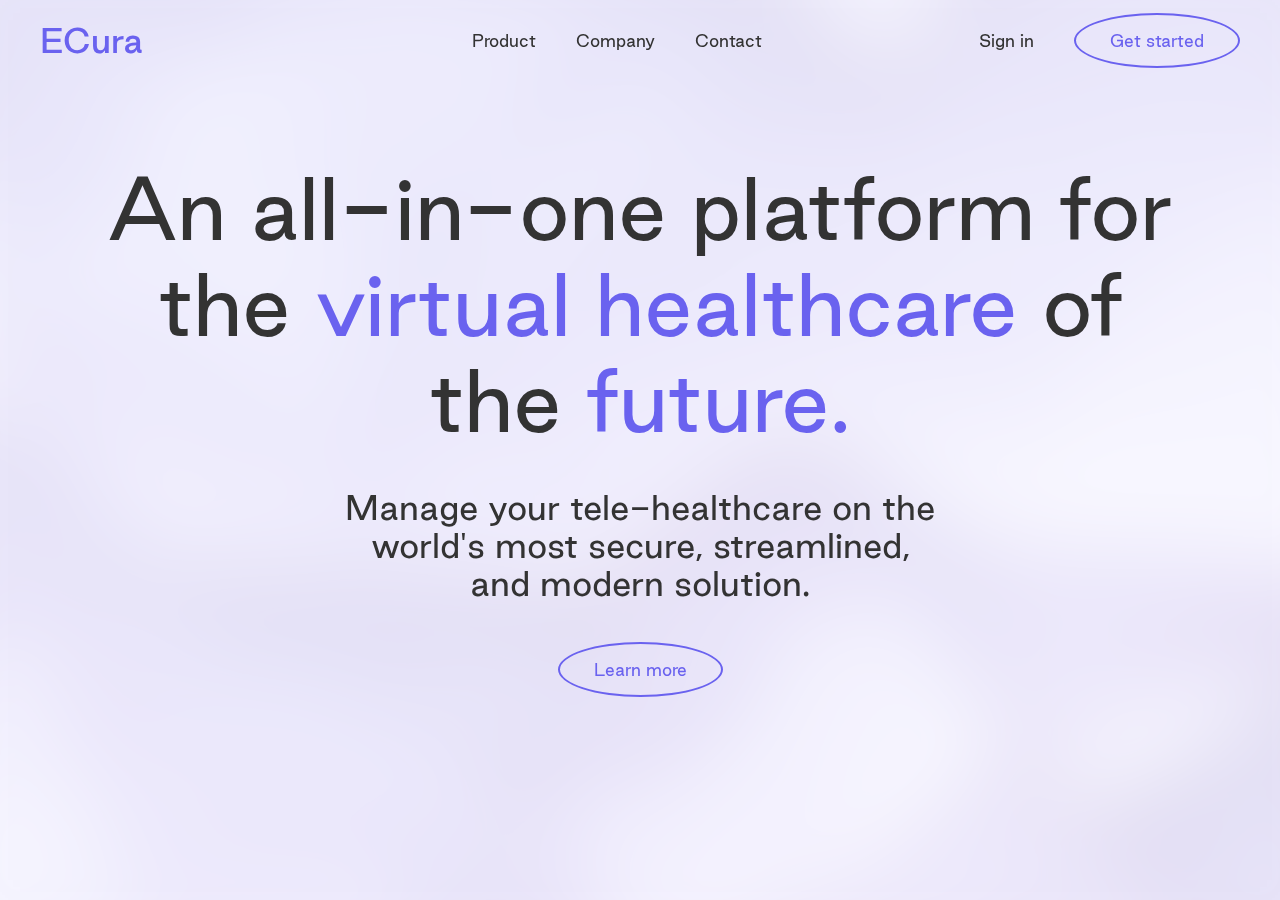
==== index.html @ 4b6ae808 "Reorganize menu" ====
<!DOCTYPE html>
<html lang="en">
<head>
    <meta charset="UTF-8">
    <meta name="viewport" content="width=device-width, initial-scale=1.0">
    <title>ECura — Tele-Healthcare of the Future</title>
    <link rel="stylesheet" href="fonts/fonts.css">
    <link rel="stylesheet" href="css/styles.css">
    <script src="https://code.jquery.com/jquery-1.12.4.min.js"></script>
</head>
<body>

    <div id="components"></div>
    <div class="cover"></div>

    <div class="home">
        <div class="scroll content">

            <div class="hero">
                <div class="text">
                    <h1>An all-in-one platform for the <b>virtual healthcare</b> of the <b>future.</b></h1>
                    <h3>Manage your tele-healthcare on the world's most secure, streamlined, and modern solution.</h3>
                    <a href="/" class="button">Learn more</a>
                </div>
            </div>

            <div class="section center-column">
            </div>
                
        </div>
    </div>

    <div class="bg"></div>

    <script src="js/script.js"></script>
</body>
</html>
---- fonts/fonts.css ----
@font-face{font-family:"Good Sans";src:url(GoodSans-Light.woff);font-weight:300;font-style:normal}@font-face{font-family:"Good Sans";src:url(GoodSans-Regular.woff);font-weight:400;font-style:normal}@font-face{font-family:"Good Sans";src:url(GoodSans-Medium.woff);font-weight:500;font-style:normal}@font-face{font-family:"Good Sans";src:url(GoodSans-Bold.woff);font-weight:700;font-style:normal}@font-face{font-family:"Good Sans";src:url(GoodSans-Black.woff);font-weight:800;font-style:normal}@font-face{font-family:'Neue World';src:url("https://assets.website-files.com/5f5f991f8f95b8eeba2b1266/5f5f9a46e37d8abf1e579e9d_NeueWorld-Regular.woff2") format("woff2");font-weight:400;font-style:normal;font-display:swap}@font-face{font-family:'Maelstrom Sans';src:url("https://assets.website-files.com/5f5f991f8f95b8eeba2b1266/5f5f9a4624c868ed3c276035_MaelstromSansTest-Bold.woff2") format("woff2");font-weight:700;font-style:normal;font-display:swap}@font-face{font-family:'Untitled Sans';src:url("https://assets.website-files.com/5f5f991f8f95b8eeba2b1266/5f8800bd90080141f7f34b89_UntitledSans-Regular.woff2") format("woff2");font-weight:400;font-style:normal;font-display:swap}
---- css/styles.css ----
* {
  font-family: "Good Sans";
  margin: 0;
  padding: 0;
  color: #333;
  font-weight: 400;
}

* a {
  text-decoration: none;
}

*::-webkit-scrollbar {
  display: none;
}

html {
  overflow: hidden;
  font-size: 16px;
}

body {
  overflow: hidden;
}

p, a {
  font-size: 1em;
}

h4 {
  font-size: 1.5em;
}

h3 {
  font-size: 2em;
}

h2 {
  font-size: 4em;
}

h1 {
  font-size: 5em;
}

.button {
  border: 2px solid #6A62EF;
  color: #6A62EF;
  border-radius: 100%;
  padding: 16px 34px;
  -webkit-transition: color .3s, background-color .3s;
  transition: color .3s, background-color .3s;
}

.button:hover {
  color: #fff;
  background-color: #6A62EF;
}

.loader {
  position: fixed;
  top: 0;
  left: 0;
  display: -webkit-box;
  display: -ms-flexbox;
  display: flex;
  -webkit-box-orient: horizontal;
  -webkit-box-direction: normal;
      -ms-flex-direction: row;
          flex-direction: row;
  -webkit-box-pack: center;
      -ms-flex-pack: center;
          justify-content: center;
  -webkit-box-align: center;
      -ms-flex-align: center;
          align-items: center;
  background: #6A62EF;
  height: 100%;
  width: 100%;
  z-index: 20;
  -webkit-transition-duration: .5s;
          transition-duration: .5s;
  -webkit-transition-timing-function: ease;
          transition-timing-function: ease;
}

.loader p {
  color: white;
  font-size: 3.5em;
  -webkit-transition-duration: .3s;
          transition-duration: .3s;
  opacity: 0;
}

.loader .c {
  -webkit-transition-delay: .075s;
          transition-delay: .075s;
}

.loader .u {
  -webkit-transition-delay: .15s;
          transition-delay: .15s;
}

.loader .r {
  -webkit-transition-delay: .225s;
          transition-delay: .225s;
}

.loader .a {
  -webkit-transition-delay: .3s;
          transition-delay: .3s;
}

.cover {
  position: fixed;
  width: 100%;
  height: 100%;
  background: #6A62EF;
  top: 0;
  left: 0;
  z-index: 19;
  -webkit-transition-duration: 0;
          transition-duration: 0;
  -webkit-transition-timing-function: ease;
          transition-timing-function: ease;
}

.menu-bg-desktop {
  position: fixed;
  top: -80px;
  left: 0;
  z-index: 9;
  width: 100%;
  height: 80px;
  background-color: #fff;
  -webkit-transition: top .3s;
  transition: top .3s;
}

.menu-bg-mobile {
  position: fixed;
  top: -60px;
  left: 0;
  z-index: 9;
  width: 100%;
  height: 60px;
  background-color: #fff;
  -webkit-transition: top .3s;
  transition: top .3s;
  opacity: 0;
}

.nav-desktop {
  position: fixed;
  top: 0;
  left: 0;
  z-index: 10;
  width: 100%;
  height: 80px;
  display: -webkit-box;
  display: -ms-flexbox;
  display: flex;
  -webkit-box-orient: horizontal;
  -webkit-box-direction: normal;
      -ms-flex-direction: row;
          flex-direction: row;
  -webkit-box-pack: justify;
      -ms-flex-pack: justify;
          justify-content: space-between;
  -webkit-box-align: center;
      -ms-flex-align: center;
          align-items: center;
  -webkit-transition: background-color .3s;
  transition: background-color .3s;
}

.nav-desktop .logo-container {
  margin-left: 40px;
}

.nav-desktop .logo-container .logo {
  font-size: 2em;
  color: #6A62EF;
  font-weight: 500;
  -webkit-transition: color .3s;
  transition: color .3s;
}

.nav-desktop .logo-container .logo:hover {
  color: #6A62EF;
}

.nav-desktop .menu-container {
  display: -webkit-box;
  display: -ms-flexbox;
  display: flex;
  -webkit-box-orient: horizontal;
  -webkit-box-direction: normal;
      -ms-flex-direction: row;
          flex-direction: row;
  -webkit-box-pack: center;
      -ms-flex-pack: center;
          justify-content: center;
  -webkit-box-align: center;
      -ms-flex-align: center;
          align-items: center;
  gap: 40px;
  position: absolute;
  left: calc(50% - 336.84px / 2);
}

.nav-desktop .menu-container a {
  -webkit-transition-duration: .4s;
          transition-duration: .4s;
  border-bottom: 2px solid rgba(106, 98, 239, 0);
  padding: 4px 0 2px 0;
  text-align: center;
}

.nav-desktop .menu-container a:hover {
  color: #6A62EF;
  border-bottom: 2px solid rgba(106, 98, 239, 0.2);
}

.nav-desktop .menu-container .menu-item {
  display: -webkit-box;
  display: -ms-flexbox;
  display: flex;
  -webkit-box-orient: vertical;
  -webkit-box-direction: normal;
      -ms-flex-direction: column;
          flex-direction: column;
  -webkit-box-pack: start;
      -ms-flex-pack: start;
          justify-content: flex-start;
  -webkit-box-align: center;
      -ms-flex-align: center;
          align-items: center;
}

.nav-desktop .menu-container .menu-item .link {
  pointer-events: all;
}

.nav-desktop .menu-container .menu-item .submenu {
  opacity: 0;
  pointer-events: none;
  position: absolute;
  -webkit-transition-duration: .3s;
          transition-duration: .3s;
  margin-top: 27px;
  display: -webkit-box;
  display: -ms-flexbox;
  display: flex;
  -webkit-box-orient: vertical;
  -webkit-box-direction: normal;
      -ms-flex-direction: column;
          flex-direction: column;
  -webkit-box-pack: start;
      -ms-flex-pack: start;
          justify-content: flex-start;
  -webkit-box-align: center;
      -ms-flex-align: center;
          align-items: center;
}

.nav-desktop .menu-container .menu-item .submenu .triangle {
  height: 16px;
  width: 16px;
  background: #fff;
  -webkit-box-shadow: 0 5px 14px -4px rgba(13, 23, 75, 0.5);
          box-shadow: 0 5px 14px -4px rgba(13, 23, 75, 0.5);
  margin-top: 1em;
  -webkit-transform: rotate(45deg);
          transform: rotate(45deg);
  margin-bottom: -10px;
}

.nav-desktop .menu-container .menu-item .submenu .inner {
  display: -webkit-box;
  display: -ms-flexbox;
  display: flex;
  -webkit-box-orient: vertical;
  -webkit-box-direction: normal;
      -ms-flex-direction: column;
          flex-direction: column;
  -webkit-box-pack: start;
      -ms-flex-pack: start;
          justify-content: flex-start;
  -webkit-box-align: center;
      -ms-flex-align: center;
          align-items: center;
  gap: 6px;
  background: #fff;
  padding: 1.25em;
  border-radius: .6em;
  z-index: 11;
  -webkit-box-shadow: 0 5px 14px -4px rgba(13, 23, 75, 0.5);
          box-shadow: 0 5px 14px -4px rgba(13, 23, 75, 0.5);
}

.nav-desktop .menu-container .menu-item .submenu .inner a {
  all: unset;
  text-align: center;
  -webkit-transition-duration: .4s;
          transition-duration: .4s;
  -webkit-transition-delay: 0;
          transition-delay: 0;
  padding: 8px;
  border-radius: .3em;
  width: 120px;
}

.nav-desktop .menu-container .menu-item .submenu .inner a:hover {
  cursor: pointer;
  background: rgba(106, 98, 239, 0.1);
}

.nav-desktop .menu-container .menu-item .link {
  -webkit-transition-duration: .4s;
          transition-duration: .4s;
  border-bottom: 2px solid rgba(106, 98, 239, 0);
  padding: 4px 0 2px 0;
  text-align: center;
}

.nav-desktop .menu-container .menu-item .link:hover {
  color: #6A62EF;
  border-bottom: 2px solid rgba(106, 98, 239, 0.2);
}

.nav-desktop .menu-container .menu-item .link:hover, .nav-desktop .menu-container .menu-item .link:link, .nav-desktop .menu-container .menu-item .link:active, .nav-desktop .menu-container .menu-item .link:visited {
  cursor: default;
}

.nav-desktop .menu-container .menu-item .link:hover ~ .submenu, .nav-desktop .menu-container .menu-item .submenu:hover {
  opacity: 1;
  pointer-events: all;
}

.nav-desktop .account-container {
  display: -webkit-box;
  display: -ms-flexbox;
  display: flex;
  -webkit-box-orient: horizontal;
  -webkit-box-direction: normal;
      -ms-flex-direction: row;
          flex-direction: row;
  -webkit-box-pack: center;
      -ms-flex-pack: center;
          justify-content: center;
  -webkit-box-align: center;
      -ms-flex-align: center;
          align-items: center;
  gap: 40px;
  margin-right: 40px;
}

.nav-desktop .account-container .sign-in {
  -webkit-transition-duration: .4s;
          transition-duration: .4s;
  border-bottom: 2px solid rgba(0, 0, 0, 0);
  padding: 4px 0 2px 0;
}

.nav-desktop .account-container .sign-in:hover {
  color: #6A62EF;
  border-bottom: 2px solid rgba(0, 0, 0, 0.2);
}

.nav-mobile {
  display: none;
}

.nav-mobile input {
  position: fixed;
  top: -100px;
}

.nav-mobile label {
  position: fixed;
  top: 20px;
  right: 15px;
  padding: 5px;
  height: 30px;
  width: 30px;
  display: -webkit-box;
  display: -ms-flexbox;
  display: flex;
  -webkit-box-pack: center;
      -ms-flex-pack: center;
          justify-content: center;
  -webkit-box-align: center;
      -ms-flex-align: center;
          align-items: center;
  z-index: 12;
  -webkit-transition: top .3s;
  transition: top .3s;
}

.nav-mobile label .line {
  position: absolute;
  height: 2px;
  width: 30px;
  background-color: #333;
  -webkit-transition-duration: .6s;
          transition-duration: .6s;
}

.nav-mobile label .top {
  margin-bottom: 12px;
}

.nav-mobile label .bot {
  margin-top: 12px;
}

.nav-mobile label:hover {
  cursor: pointer;
}

.nav-mobile .nav-bar {
  position: fixed;
  top: 0;
  left: 0;
  z-index: 10;
  width: 100%;
  height: 80px;
  display: -webkit-box;
  display: -ms-flexbox;
  display: flex;
  -webkit-box-orient: horizontal;
  -webkit-box-direction: normal;
      -ms-flex-direction: row;
          flex-direction: row;
  -webkit-box-pack: justify;
      -ms-flex-pack: justify;
          justify-content: space-between;
  -webkit-box-align: center;
      -ms-flex-align: center;
          align-items: center;
  -webkit-transition: background-color .3s;
  transition: background-color .3s;
  -webkit-box-sizing: border-box;
          box-sizing: border-box;
  padding: 0 20px;
  -webkit-transition: height .3s;
  transition: height .3s;
}

.nav-mobile .nav-bar .logo {
  font-size: 1.5em;
  color: #6A62EF;
}

.nav-mobile .nav-links {
  position: fixed;
  top: 0;
  left: 0;
  z-index: 11;
  width: 100vw;
  height: 100vh;
  background: #fff;
  -webkit-box-sizing: border-box;
          box-sizing: border-box;
  padding: 40px 20px;
  opacity: 0;
  -webkit-transition: opacity .3s;
  transition: opacity .3s;
  pointer-events: none;
  overflow-y: scroll;
}

.nav-mobile .nav-links .inner {
  display: -webkit-box;
  display: -ms-flexbox;
  display: flex;
  -webkit-box-orient: vertical;
  -webkit-box-direction: normal;
      -ms-flex-direction: column;
          flex-direction: column;
  -webkit-box-pack: start;
      -ms-flex-pack: start;
          justify-content: flex-start;
  -webkit-box-align: start;
      -ms-flex-align: start;
          align-items: flex-start;
  height: auto;
}

.nav-mobile .nav-links .inner * {
  font-size: 1.5em;
  line-height: 1.1;
  margin-bottom: .25em;
}

.nav-mobile .nav-links .inner a {
  border-bottom: 2px solid rgba(106, 98, 239, 0.2);
  padding-bottom: 2px;
  padding-top: 4px;
}

.nav-mobile .nav-links .inner .b {
  color: #6A62EF;
  margin-top: 1em;
  margin-bottom: .5em;
}

.nav-mobile .nav-links .inner .i {
  margin-left: 1em;
}

.nav-mobile .nav-links .inner .sign-in {
  margin-top: 1em;
}

.nav-mobile .nav-links .inner .get-started {
  color: #6A62EF;
}

.nav-mobile #menu-checkbox:checked ~ .nav-links {
  opacity: 1;
  pointer-events: all;
}

.nav-mobile #menu-checkbox:checked ~ .menu-button .line {
  margin: 0;
}

.nav-mobile #menu-checkbox:checked ~ .menu-button .top {
  -webkit-transform: rotate(45deg);
          transform: rotate(45deg);
}

.nav-mobile #menu-checkbox:checked ~ .menu-button .mid {
  width: 0;
}

.nav-mobile #menu-checkbox:checked ~ .menu-button .bot {
  -webkit-transform: rotate(-45deg);
          transform: rotate(-45deg);
}

.home, .about, .content, .content {
  position: absolute;
  width: 100%;
  height: 100%;
  overflow: hidden;
}

.content {
  overflow-x: hidden;
  overflow-y: scroll;
}

.hero {
  width: 100%;
  -webkit-box-sizing: border-box;
          box-sizing: border-box;
  padding: 160px 40px 80px 40px;
  display: -webkit-box;
  display: -ms-flexbox;
  display: flex;
  -webkit-box-orient: vertical;
  -webkit-box-direction: normal;
      -ms-flex-direction: column;
          flex-direction: column;
  -webkit-box-pack: start;
      -ms-flex-pack: start;
          justify-content: flex-start;
  -webkit-box-align: center;
      -ms-flex-align: center;
          align-items: center;
}

.hero .text {
  display: -webkit-box;
  display: -ms-flexbox;
  display: flex;
  -webkit-box-orient: vertical;
  -webkit-box-direction: normal;
      -ms-flex-direction: column;
          flex-direction: column;
  -webkit-box-pack: start;
      -ms-flex-pack: start;
          justify-content: flex-start;
  -webkit-box-align: center;
      -ms-flex-align: center;
          align-items: center;
  gap: 40px;
}

.hero .text * {
  text-align: center;
}

.hero .text h1 {
  max-width: 1100px;
}

.hero .text h1 b {
  color: #6A62EF;
}

.hero .text h3 {
  max-width: 600px;
}

.section {
  width: 100%;
  -webkit-box-sizing: border-box;
          box-sizing: border-box;
  padding: 160px 40px;
  display: -webkit-box;
  display: -ms-flexbox;
  display: flex;
  -webkit-box-orient: vertical;
  -webkit-box-direction: normal;
      -ms-flex-direction: column;
          flex-direction: column;
  gap: 40px;
}

.section img {
  width: 100%;
}

.bg {
  position: fixed;
  top: -75px;
  left: -75px;
  width: calc(100% + 150px);
  height: calc(100% + 150px);
  z-index: -1;
  background-image: url("../img/colors.jpg");
  -webkit-filter: blur(40px) opacity(0.2) hue-rotate(-20deg);
          filter: blur(40px) opacity(0.2) hue-rotate(-20deg);
}

@media screen and (max-width: 1000px) {
  h4 {
    font-size: 1.25em;
  }
  h3 {
    font-size: 2em;
  }
  h2 {
    font-size: 4em;
  }
  h1 {
    font-size: 4em;
  }
  .menu-bg-desktop {
    opacity: 0;
  }
  .menu-bg-mobile {
    position: fixed;
    top: -60px;
    left: 0;
    z-index: 9;
    width: 100%;
    height: 60px;
    background-color: #fff;
    -webkit-transition: top .3s;
    transition: top .3s;
    opacity: 1;
  }
  .nav-desktop {
    display: none;
  }
  .nav-mobile {
    display: -webkit-box;
    display: -ms-flexbox;
    display: flex;
  }
  .hero {
    padding: 160px 20px 80px 20px;
    line-height: 1.1;
  }
  .section {
    padding: 80px 20px;
    gap: 20px;
  }
}

@media screen and (max-width: 500px) {
  h4 {
    font-size: 4em;
  }
  h3 {
    font-size: 6vw;
  }
  h2 {
    font-size: 12vw;
  }
  h1 {
    font-size: 12vw;
  }
}
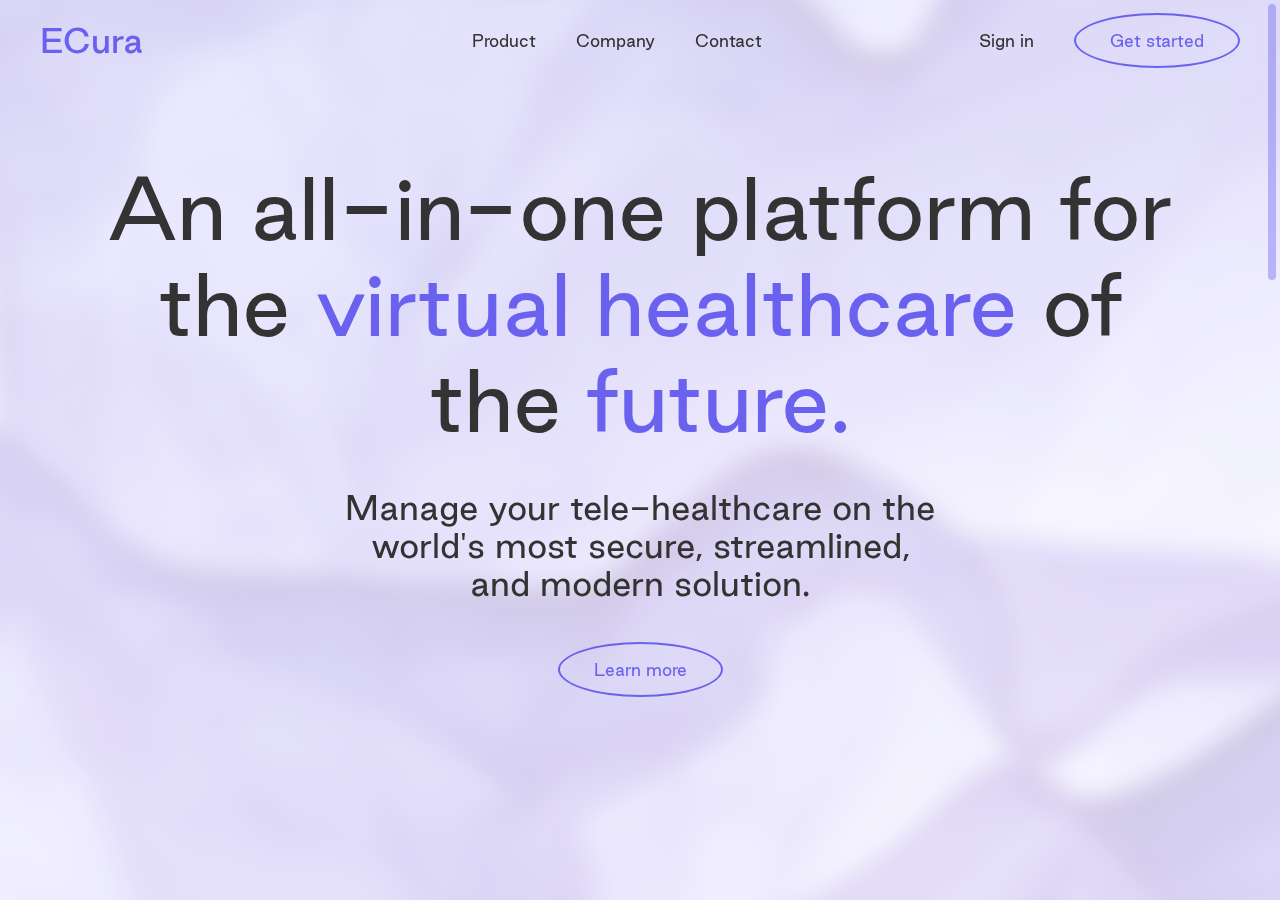
==== commit 2d46dbc4: "Custom scrollbar" ====
--- a/index.html
+++ b/index.html
@@ -9,22 +9,28 @@
     <script src="https://code.jquery.com/jquery-1.12.4.min.js"></script>
 </head>
 <body>
-
+    <div id="scrollbar">
+        <div id="thumb"></div>
+    </div>
     <div id="components"></div>
     <div class="cover"></div>
+    <div id="anchor"></div>
+    <div class="home" 
+    >
+        <div class="scroll content" id="scroll-container">
 
-    <div class="home">
-        <div class="scroll content">
-
-            <div class="hero">
-                <div class="text">
-                    <h1>An all-in-one platform for the <b>virtual healthcare</b> of the <b>future.</b></h1>
-                    <h3>Manage your tele-healthcare on the world's most secure, streamlined, and modern solution.</h3>
-                    <a href="/" class="button">Learn more</a>
+            <div id="scroll">
+                <div class="hero">
+                    <div class="text">
+                        <h1>An all-in-one platform for the <b>virtual healthcare</b> of the <b>future.</b></h1>
+                        <h3>Manage your tele-healthcare on the world's most secure, streamlined, and modern solution.</h3>
+                        <a href="/" class="button">Learn more</a>
+                    </div>
                 </div>
-            </div>
-
-            <div class="section center-column">
+    
+                <div class="section center-column">
+                    <img src="img/large.jpg" alt="">
+                </div>
             </div>
                 
         </div>
--- a/fonts/fonts.css
+++ b/fonts/fonts.css
@@ -1 +1,58 @@
-@font-face{font-family:"Good Sans";src:url(GoodSans-Light.woff);font-weight:300;font-style:normal}@font-face{font-family:"Good Sans";src:url(GoodSans-Regular.woff);font-weight:400;font-style:normal}@font-face{font-family:"Good Sans";src:url(GoodSans-Medium.woff);font-weight:500;font-style:normal}@font-face{font-family:"Good Sans";src:url(GoodSans-Bold.woff);font-weight:700;font-style:normal}@font-face{font-family:"Good Sans";src:url(GoodSans-Black.woff);font-weight:800;font-style:normal}@font-face{font-family:'Neue World';src:url("https://assets.website-files.com/5f5f991f8f95b8eeba2b1266/5f5f9a46e37d8abf1e579e9d_NeueWorld-Regular.woff2") format("woff2");font-weight:400;font-style:normal;font-display:swap}@font-face{font-family:'Maelstrom Sans';src:url("https://assets.website-files.com/5f5f991f8f95b8eeba2b1266/5f5f9a4624c868ed3c276035_MaelstromSansTest-Bold.woff2") format("woff2");font-weight:700;font-style:normal;font-display:swap}@font-face{font-family:'Untitled Sans';src:url("https://assets.website-files.com/5f5f991f8f95b8eeba2b1266/5f8800bd90080141f7f34b89_UntitledSans-Regular.woff2") format("woff2");font-weight:400;font-style:normal;font-display:swap}
+@font-face {
+  font-family: "Good Sans";
+  src: url(GoodSans-Light.woff);
+  font-weight: 300;
+  font-style: normal;
+}
+
+@font-face {
+  font-family: "Good Sans";
+  src: url(GoodSans-Regular.woff);
+  font-weight: 400;
+  font-style: normal;
+}
+
+@font-face {
+  font-family: "Good Sans";
+  src: url(GoodSans-Medium.woff);
+  font-weight: 500;
+  font-style: normal;
+}
+
+@font-face {
+  font-family: "Good Sans";
+  src: url(GoodSans-Bold.woff);
+  font-weight: 700;
+  font-style: normal;
+}
+
+@font-face {
+  font-family: "Good Sans";
+  src: url(GoodSans-Black.woff);
+  font-weight: 800;
+  font-style: normal;
+}
+
+@font-face {
+  font-family: 'Neue World';
+  src: url("https://assets.website-files.com/5f5f991f8f95b8eeba2b1266/5f5f9a46e37d8abf1e579e9d_NeueWorld-Regular.woff2") format("woff2");
+  font-weight: 400;
+  font-style: normal;
+  font-display: swap;
+}
+
+@font-face {
+  font-family: 'Maelstrom Sans';
+  src: url("https://assets.website-files.com/5f5f991f8f95b8eeba2b1266/5f5f9a4624c868ed3c276035_MaelstromSansTest-Bold.woff2") format("woff2");
+  font-weight: 700;
+  font-style: normal;
+  font-display: swap;
+}
+
+@font-face {
+  font-family: 'Untitled Sans';
+  src: url("https://assets.website-files.com/5f5f991f8f95b8eeba2b1266/5f8800bd90080141f7f34b89_UntitledSans-Regular.woff2") format("woff2");
+  font-weight: 400;
+  font-style: normal;
+  font-display: swap;
+}
--- a/css/styles.css
+++ b/css/styles.css
@@ -3,6 +3,9 @@
   margin: 0;
   padding: 0;
   color: #333;
+  -moz-user-select: none;
+  /* mozilla browsers */
+  -khtml-user-select: none;
   font-weight: 400;
 }
 
@@ -21,6 +24,10 @@
 
 body {
   overflow: hidden;
+  -webkit-user-select: none;
+     -moz-user-select: none;
+      -ms-user-select: none;
+          user-select: none;
 }
 
 p, a {
@@ -124,6 +131,7 @@
           transition-duration: 0;
   -webkit-transition-timing-function: ease;
           transition-timing-function: ease;
+  pointer-events: none;
 }
 
 .menu-bg-desktop {
@@ -337,6 +345,11 @@
 .nav-desktop .menu-container .menu-item .link:hover ~ .submenu, .nav-desktop .menu-container .menu-item .submenu:hover {
   opacity: 1;
   pointer-events: all;
+}
+
+.nav-desktop .menu-container .menu-item .submenu:hover ~ p {
+  color: #6A62EF;
+  border-bottom: 2px solid rgba(106, 98, 239, 0.2);
 }
 
 .nav-desktop .account-container {
@@ -499,12 +512,22 @@
   border-bottom: 2px solid rgba(106, 98, 239, 0.2);
   padding-bottom: 2px;
   padding-top: 4px;
+  -webkit-transition-duration: .3s;
+          transition-duration: .3s;
+  -webkit-transform: translateY(40px);
+          transform: translateY(40px);
+  opacity: 0;
 }
 
 .nav-mobile .nav-links .inner .b {
   color: #6A62EF;
   margin-top: 1em;
   margin-bottom: .5em;
+  -webkit-transition-duration: .3s;
+          transition-duration: .3s;
+  -webkit-transform: translateY(40px);
+          transform: translateY(40px);
+  opacity: 0;
 }
 
 .nav-mobile .nav-links .inner .i {
@@ -524,6 +547,77 @@
   pointer-events: all;
 }
 
+.nav-mobile #menu-checkbox:checked ~ .nav-links .inner *:nth-child(1) {
+  -webkit-transition-delay: .025s;
+          transition-delay: .025s;
+}
+
+.nav-mobile #menu-checkbox:checked ~ .nav-links .inner *:nth-child(2) {
+  -webkit-transition-delay: .05s;
+          transition-delay: .05s;
+}
+
+.nav-mobile #menu-checkbox:checked ~ .nav-links .inner *:nth-child(3) {
+  -webkit-transition-delay: .075s;
+          transition-delay: .075s;
+}
+
+.nav-mobile #menu-checkbox:checked ~ .nav-links .inner *:nth-child(4) {
+  -webkit-transition-delay: .1s;
+          transition-delay: .1s;
+}
+
+.nav-mobile #menu-checkbox:checked ~ .nav-links .inner *:nth-child(5) {
+  -webkit-transition-delay: .125s;
+          transition-delay: .125s;
+}
+
+.nav-mobile #menu-checkbox:checked ~ .nav-links .inner *:nth-child(6) {
+  -webkit-transition-delay: .15s;
+          transition-delay: .15s;
+}
+
+.nav-mobile #menu-checkbox:checked ~ .nav-links .inner *:nth-child(7) {
+  -webkit-transition-delay: .175s;
+          transition-delay: .175s;
+}
+
+.nav-mobile #menu-checkbox:checked ~ .nav-links .inner *:nth-child(8) {
+  -webkit-transition-delay: .2s;
+          transition-delay: .2s;
+}
+
+.nav-mobile #menu-checkbox:checked ~ .nav-links .inner *:nth-child(9) {
+  -webkit-transition-delay: .225s;
+          transition-delay: .225s;
+}
+
+.nav-mobile #menu-checkbox:checked ~ .nav-links .inner *:nth-child(10) {
+  -webkit-transition-delay: .25s;
+          transition-delay: .25s;
+}
+
+.nav-mobile #menu-checkbox:checked ~ .nav-links .inner *:nth-child(11) {
+  -webkit-transition-delay: .275s;
+          transition-delay: .275s;
+}
+
+.nav-mobile #menu-checkbox:checked ~ .nav-links .inner *:nth-child(12) {
+  -webkit-transition-delay: .3s;
+          transition-delay: .3s;
+}
+
+.nav-mobile #menu-checkbox:checked ~ .nav-links .inner *:nth-child(13) {
+  -webkit-transition-delay: .325s;
+          transition-delay: .325s;
+}
+
+.nav-mobile #menu-checkbox:checked ~ .nav-links .inner a, .nav-mobile #menu-checkbox:checked ~ .nav-links p {
+  -webkit-transform: translateY(0px);
+          transform: translateY(0px);
+  opacity: 1;
+}
+
 .nav-mobile #menu-checkbox:checked ~ .menu-button .line {
   margin: 0;
 }
@@ -540,6 +634,45 @@
 .nav-mobile #menu-checkbox:checked ~ .menu-button .bot {
   -webkit-transform: rotate(-45deg);
           transform: rotate(-45deg);
+}
+
+#scrollbar {
+  position: fixed;
+  top: 0;
+  right: 0;
+  height: 100vh;
+  width: 16px;
+  z-index: 30;
+  -webkit-box-sizing: border-box;
+          box-sizing: border-box;
+  padding: 4px;
+}
+
+#scrollbar #thumb {
+  position: absolute;
+  -webkit-user-select: none;
+     -moz-user-select: none;
+      -ms-user-select: none;
+          user-select: none;
+  width: 8px;
+  height: 100px;
+  border-radius: 4px;
+  background-color: rgba(106, 98, 239, 0.4);
+  -webkit-transition: background-color .3s;
+  transition: background-color .3s;
+}
+
+#scrollbar #thumb:hover {
+  cursor: pointer;
+  background-color: #6a62ef;
+}
+
+#scrollbar:hover #thumb {
+  margin-left: 0 !important;
+}
+
+#scrollbar-focus {
+  background-color: #6A62EF;
 }
 
 .home, .about, .content, .content {
@@ -634,8 +767,8 @@
   height: calc(100% + 150px);
   z-index: -1;
   background-image: url("../img/colors.jpg");
-  -webkit-filter: blur(40px) opacity(0.2) hue-rotate(-20deg);
-          filter: blur(40px) opacity(0.2) hue-rotate(-20deg);
+  -webkit-filter: blur(1vw) opacity(0.3) hue-rotate(-20deg);
+          filter: blur(1vw) opacity(0.3) hue-rotate(-20deg);
 }
 
 @media screen and (max-width: 1000px) {
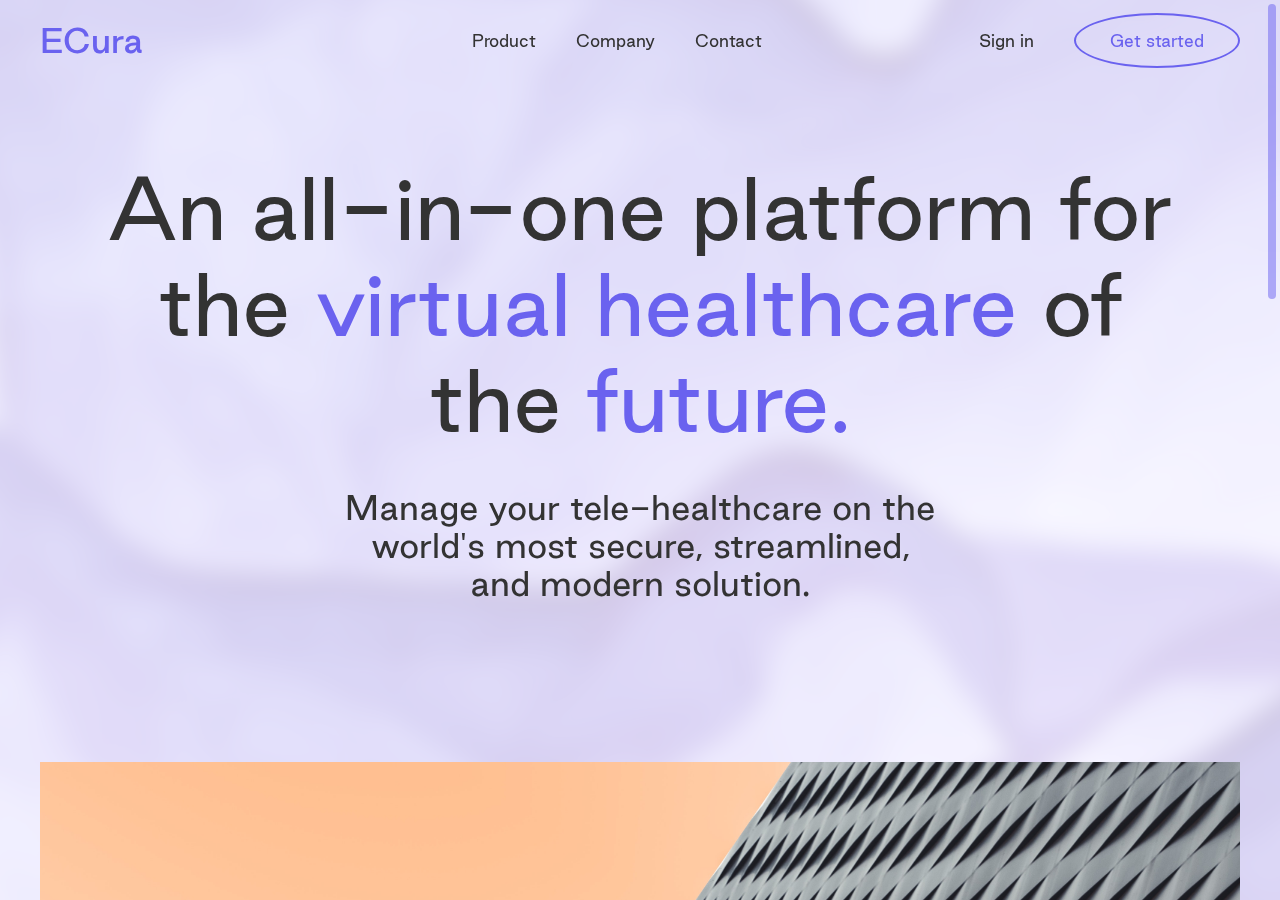
==== commit f6d90ba3: "Small edits" ====
--- a/index.html
+++ b/index.html
@@ -24,7 +24,7 @@
                     <div class="text">
                         <h1>An all-in-one platform for the <b>virtual healthcare</b> of the <b>future.</b></h1>
                         <h3>Manage your tele-healthcare on the world's most secure, streamlined, and modern solution.</h3>
-                        <a href="/" class="button">Learn more</a>
+                        <!-- <a href="/" class="button">Learn more</a> -->
                     </div>
                 </div>
     
--- a/css/styles.css
+++ b/css/styles.css
@@ -657,14 +657,13 @@
   width: 8px;
   height: 100px;
   border-radius: 4px;
-  background-color: rgba(106, 98, 239, 0.4);
+  background-color: rgba(106, 98, 239, 0.5);
   -webkit-transition: background-color .3s;
   transition: background-color .3s;
 }
 
 #scrollbar #thumb:hover {
   cursor: pointer;
-  background-color: #6a62ef;
 }
 
 #scrollbar:hover #thumb {
@@ -744,7 +743,7 @@
   width: 100%;
   -webkit-box-sizing: border-box;
           box-sizing: border-box;
-  padding: 160px 40px;
+  padding: 80px 40px 160px 40px;
   display: -webkit-box;
   display: -ms-flexbox;
   display: flex;
@@ -812,7 +811,7 @@
     line-height: 1.1;
   }
   .section {
-    padding: 80px 20px;
+    padding: 40px 20px 80px 20px;
     gap: 20px;
   }
 }
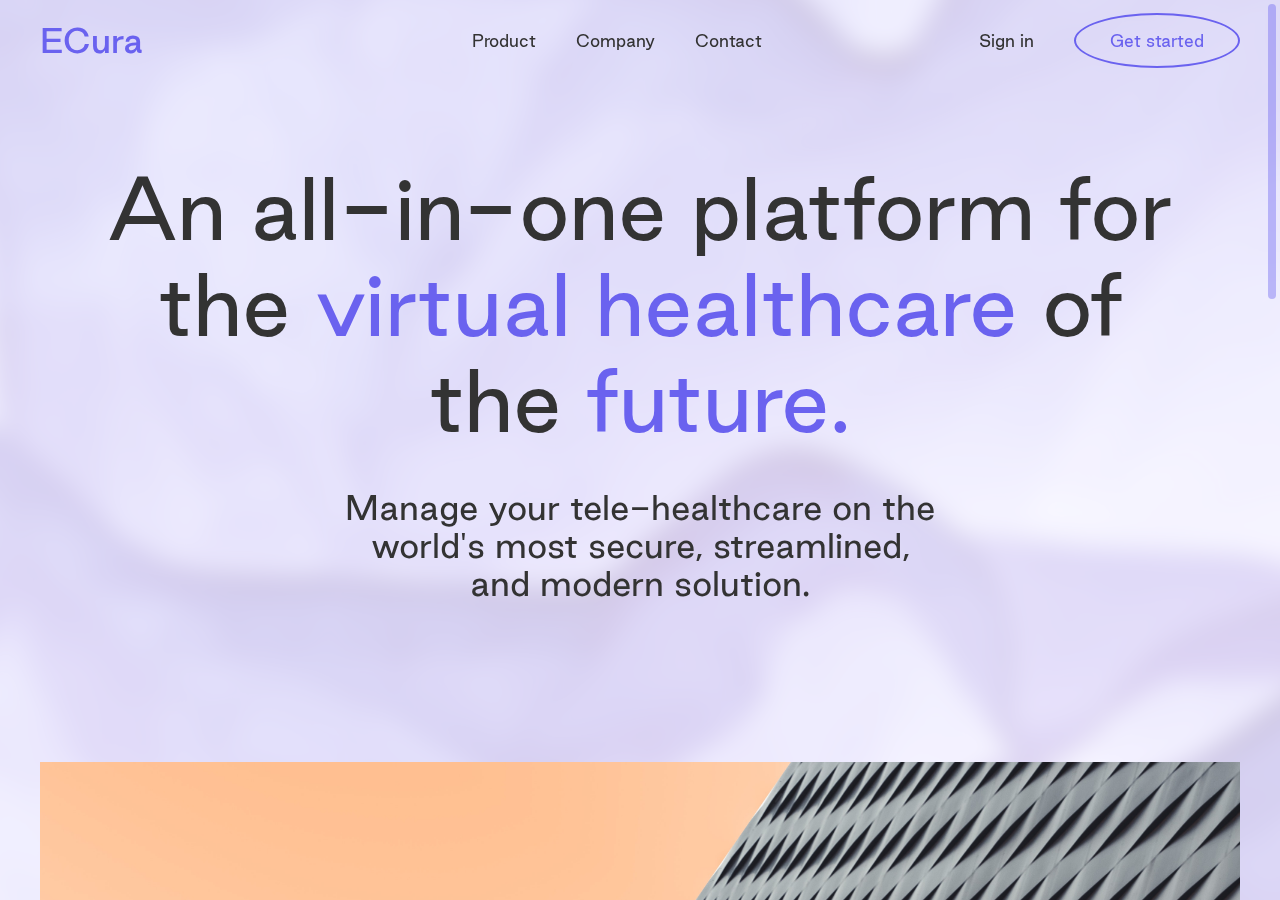
==== commit bfe917cd: "Padding on scrollbar" ====
--- a/index.html
+++ b/index.html
@@ -10,7 +10,7 @@
 </head>
 <body>
     <div id="scrollbar">
-        <div id="thumb"></div>
+        <div id="thumb"><div id="inside"></div></div>
     </div>
     <div id="components"></div>
     <div class="cover"></div>
--- a/css/styles.css
+++ b/css/styles.css
@@ -645,10 +645,12 @@
   z-index: 30;
   -webkit-box-sizing: border-box;
           box-sizing: border-box;
-  padding: 4px;
+  padding: 0px;
 }
 
 #scrollbar #thumb {
+  -webkit-box-sizing: content-box;
+          box-sizing: content-box;
   position: absolute;
   -webkit-user-select: none;
      -moz-user-select: none;
@@ -656,10 +658,17 @@
           user-select: none;
   width: 8px;
   height: 100px;
+  background-color: rgba(106, 98, 239, 0);
+  padding: 4px;
+}
+
+#scrollbar #thumb #inside {
   border-radius: 4px;
-  background-color: rgba(106, 98, 239, 0.5);
+  width: 100%;
+  height: 100%;
   -webkit-transition: background-color .3s;
   transition: background-color .3s;
+  background-color: rgba(106, 98, 239, 0.4);
 }
 
 #scrollbar #thumb:hover {
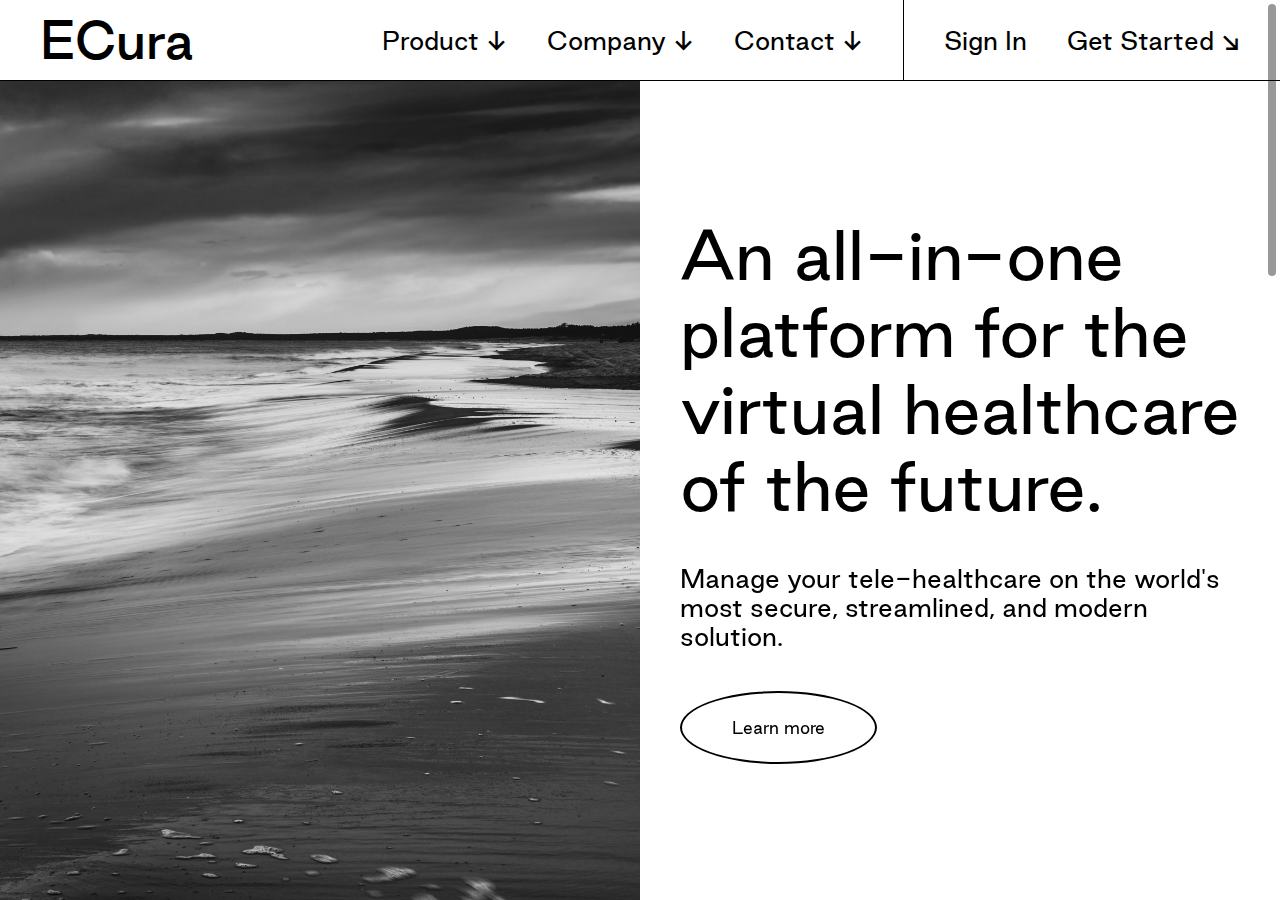
==== commit 513d90bb: "Black and white" ====
--- a/index.html
+++ b/index.html
@@ -22,9 +22,13 @@
             <div id="scroll">
                 <div class="hero">
                     <div class="text">
-                        <h1>An all-in-one platform for the <b>virtual healthcare</b> of the <b>future.</b></h1>
-                        <h3>Manage your tele-healthcare on the world's most secure, streamlined, and modern solution.</h3>
-                        <!-- <a href="/" class="button">Learn more</a> -->
+                        <div class="half black">
+                        </div>
+                        <div class="half">
+                            <h2>An all-in-one platform for the <b>virtual healthcare</b> of the <b>future.</b></h2>
+                            <h4>Manage your tele-healthcare on the world's most secure, streamlined, and modern solution.</h4>
+                            <a href="/" class="button"><p>Learn more</p></a>
+                        </div>
                     </div>
                 </div>
     
--- a/css/styles.css
+++ b/css/styles.css
@@ -2,7 +2,7 @@
   font-family: "Good Sans";
   margin: 0;
   padding: 0;
-  color: #333;
+  color: #000;
   -moz-user-select: none;
   /* mozilla browsers */
   -khtml-user-select: none;
@@ -51,17 +51,27 @@
 }
 
 .button {
-  border: 2px solid #6A62EF;
-  color: #6A62EF;
+  border: 2px solid #000;
+  color: #000;
   border-radius: 100%;
-  padding: 16px 34px;
-  -webkit-transition: color .3s, background-color .3s;
-  transition: color .3s, background-color .3s;
+  padding: 25px 50px;
+  -webkit-transition: .6s;
+  transition: .6s;
+}
+
+.button p {
+  -webkit-transition: .6s;
+  transition: .6s;
 }
 
 .button:hover {
-  color: #fff;
-  background-color: #6A62EF;
+  -webkit-transform: rotate(6deg);
+          transform: rotate(6deg);
+}
+
+.button:hover p {
+  -webkit-transform: rotate(-6deg);
+          transform: rotate(-6deg);
 }
 
 .loader {
@@ -81,7 +91,7 @@
   -webkit-box-align: center;
       -ms-flex-align: center;
           align-items: center;
-  background: #6A62EF;
+  background: #000;
   height: 100%;
   width: 100%;
   z-index: 20;
@@ -123,7 +133,7 @@
   position: fixed;
   width: 100%;
   height: 100%;
-  background: #6A62EF;
+  background: #000;
   top: 0;
   left: 0;
   z-index: 19;
@@ -173,30 +183,35 @@
   -webkit-box-direction: normal;
       -ms-flex-direction: row;
           flex-direction: row;
-  -webkit-box-pack: justify;
-      -ms-flex-pack: justify;
-          justify-content: space-between;
+  -webkit-box-pack: end;
+      -ms-flex-pack: end;
+          justify-content: flex-end;
   -webkit-box-align: center;
       -ms-flex-align: center;
           align-items: center;
   -webkit-transition: background-color .3s;
   transition: background-color .3s;
+  background-color: white;
+  border-bottom: 1px solid #000;
+  font-size: 1.5em;
 }
 
 .nav-desktop .logo-container {
+  position: absolute;
+  left: 0;
   margin-left: 40px;
 }
 
 .nav-desktop .logo-container .logo {
   font-size: 2em;
-  color: #6A62EF;
+  color: #000;
   font-weight: 500;
   -webkit-transition: color .3s;
   transition: color .3s;
 }
 
 .nav-desktop .logo-container .logo:hover {
-  color: #6A62EF;
+  color: #000;
 }
 
 .nav-desktop .menu-container {
@@ -214,21 +229,23 @@
       -ms-flex-align: center;
           align-items: center;
   gap: 40px;
-  position: absolute;
+  height: 80px;
+  padding-right: 40px;
+  border-right: 1px solid #000;
   left: calc(50% - 336.84px / 2);
 }
 
 .nav-desktop .menu-container a {
   -webkit-transition-duration: .4s;
           transition-duration: .4s;
-  border-bottom: 2px solid rgba(106, 98, 239, 0);
+  border-bottom: 2px solid rgba(0, 0, 0, 0);
   padding: 4px 0 2px 0;
   text-align: center;
 }
 
 .nav-desktop .menu-container a:hover {
-  color: #6A62EF;
-  border-bottom: 2px solid rgba(106, 98, 239, 0.2);
+  color: #000;
+  border-bottom: 2px solid rgba(0, 0, 0, 0.2);
 }
 
 .nav-desktop .menu-container .menu-item {
@@ -257,7 +274,7 @@
   position: absolute;
   -webkit-transition-duration: .3s;
           transition-duration: .3s;
-  margin-top: 27px;
+  margin-top: 37px;
   display: -webkit-box;
   display: -ms-flexbox;
   display: flex;
@@ -301,7 +318,7 @@
           align-items: center;
   gap: 6px;
   background: #fff;
-  padding: 1.25em;
+  padding: 1em;
   border-radius: .6em;
   z-index: 11;
   -webkit-box-shadow: 0 5px 14px -4px rgba(13, 23, 75, 0.5);
@@ -317,25 +334,26 @@
           transition-delay: 0;
   padding: 8px;
   border-radius: .3em;
-  width: 120px;
+  width: 140px;
+  font-size: 0.75em;
 }
 
 .nav-desktop .menu-container .menu-item .submenu .inner a:hover {
   cursor: pointer;
-  background: rgba(106, 98, 239, 0.1);
+  background: rgba(0, 0, 0, 0.1);
 }
 
 .nav-desktop .menu-container .menu-item .link {
   -webkit-transition-duration: .4s;
           transition-duration: .4s;
-  border-bottom: 2px solid rgba(106, 98, 239, 0);
+  border-bottom: 2px solid rgba(0, 0, 0, 0);
   padding: 4px 0 2px 0;
   text-align: center;
 }
 
 .nav-desktop .menu-container .menu-item .link:hover {
-  color: #6A62EF;
-  border-bottom: 2px solid rgba(106, 98, 239, 0.2);
+  color: #000;
+  border-bottom: 2px solid rgba(0, 0, 0, 0.2);
 }
 
 .nav-desktop .menu-container .menu-item .link:hover, .nav-desktop .menu-container .menu-item .link:link, .nav-desktop .menu-container .menu-item .link:active, .nav-desktop .menu-container .menu-item .link:visited {
@@ -348,8 +366,8 @@
 }
 
 .nav-desktop .menu-container .menu-item .submenu:hover ~ p {
-  color: #6A62EF;
-  border-bottom: 2px solid rgba(106, 98, 239, 0.2);
+  color: #000;
+  border-bottom: 2px solid rgba(0, 0, 0, 0.2);
 }
 
 .nav-desktop .account-container {
@@ -368,17 +386,18 @@
           align-items: center;
   gap: 40px;
   margin-right: 40px;
-}
-
-.nav-desktop .account-container .sign-in {
+  padding-left: 40px;
+}
+
+.nav-desktop .account-container a {
   -webkit-transition-duration: .4s;
           transition-duration: .4s;
   border-bottom: 2px solid rgba(0, 0, 0, 0);
   padding: 4px 0 2px 0;
 }
 
-.nav-desktop .account-container .sign-in:hover {
-  color: #6A62EF;
+.nav-desktop .account-container a:hover {
+  color: #000;
   border-bottom: 2px solid rgba(0, 0, 0, 0.2);
 }
 
@@ -393,7 +412,7 @@
 
 .nav-mobile label {
   position: fixed;
-  top: 20px;
+  top: 10px;
   right: 15px;
   padding: 5px;
   height: 30px;
@@ -416,7 +435,7 @@
   position: absolute;
   height: 2px;
   width: 30px;
-  background-color: #333;
+  background-color: #000;
   -webkit-transition-duration: .6s;
           transition-duration: .6s;
 }
@@ -439,7 +458,7 @@
   left: 0;
   z-index: 10;
   width: 100%;
-  height: 80px;
+  height: 60px;
   display: -webkit-box;
   display: -ms-flexbox;
   display: flex;
@@ -460,11 +479,13 @@
   padding: 0 20px;
   -webkit-transition: height .3s;
   transition: height .3s;
+  background-color: #fff;
+  border-bottom: 1px solid #000;
 }
 
 .nav-mobile .nav-bar .logo {
-  font-size: 1.5em;
-  color: #6A62EF;
+  font-size: 2em;
+  color: #000;
 }
 
 .nav-mobile .nav-links {
@@ -509,7 +530,7 @@
 }
 
 .nav-mobile .nav-links .inner a {
-  border-bottom: 2px solid rgba(106, 98, 239, 0.2);
+  border-bottom: 2px solid rgba(0, 0, 0, 0.2);
   padding-bottom: 2px;
   padding-top: 4px;
   -webkit-transition-duration: .3s;
@@ -520,7 +541,7 @@
 }
 
 .nav-mobile .nav-links .inner .b {
-  color: #6A62EF;
+  color: #000;
   margin-top: 1em;
   margin-bottom: .5em;
   -webkit-transition-duration: .3s;
@@ -539,7 +560,7 @@
 }
 
 .nav-mobile .nav-links .inner .get-started {
-  color: #6A62EF;
+  color: #000;
 }
 
 .nav-mobile #menu-checkbox:checked ~ .nav-links {
@@ -658,7 +679,7 @@
           user-select: none;
   width: 8px;
   height: 100px;
-  background-color: rgba(106, 98, 239, 0);
+  background-color: rgba(0, 0, 0, 0);
   padding: 4px;
 }
 
@@ -668,7 +689,7 @@
   height: 100%;
   -webkit-transition: background-color .3s;
   transition: background-color .3s;
-  background-color: rgba(106, 98, 239, 0.4);
+  background-color: rgba(0, 0, 0, 0.4);
 }
 
 #scrollbar #thumb:hover {
@@ -680,7 +701,7 @@
 }
 
 #scrollbar-focus {
-  background-color: #6A62EF;
+  background-color: #000;
 }
 
 .home, .about, .content, .content {
@@ -699,7 +720,8 @@
   width: 100%;
   -webkit-box-sizing: border-box;
           box-sizing: border-box;
-  padding: 160px 40px 80px 40px;
+  padding-top: 80px;
+  height: 100vh;
   display: -webkit-box;
   display: -ms-flexbox;
   display: flex;
@@ -719,32 +741,57 @@
   display: -webkit-box;
   display: -ms-flexbox;
   display: flex;
+  -webkit-box-orient: horizontal;
+  -webkit-box-direction: normal;
+      -ms-flex-direction: row;
+          flex-direction: row;
+  width: 100%;
+  height: 100%;
+}
+
+.hero .text .black {
+  background-image: url("../img/unsplash.jpg");
+  background-size: cover;
+  background-position: center center;
+  -webkit-filter: saturate(0);
+          filter: saturate(0);
+}
+
+.hero .text .half {
+  width: 50%;
+  height: 100%;
+  display: -webkit-box;
+  display: -ms-flexbox;
+  display: flex;
   -webkit-box-orient: vertical;
   -webkit-box-direction: normal;
       -ms-flex-direction: column;
           flex-direction: column;
-  -webkit-box-pack: start;
-      -ms-flex-pack: start;
-          justify-content: flex-start;
-  -webkit-box-align: center;
-      -ms-flex-align: center;
-          align-items: center;
+  -webkit-box-pack: center;
+      -ms-flex-pack: center;
+          justify-content: center;
+  -webkit-box-align: start;
+      -ms-flex-align: start;
+          align-items: flex-start;
   gap: 40px;
-}
-
-.hero .text * {
-  text-align: center;
-}
-
-.hero .text h1 {
+  padding: 40px;
+  -webkit-box-sizing: border-box;
+          box-sizing: border-box;
+}
+
+.hero .text .half * {
+  text-align: left;
+}
+
+.hero .text .half h2 {
   max-width: 1100px;
 }
 
-.hero .text h1 b {
-  color: #6A62EF;
-}
-
-.hero .text h3 {
+.hero .text .half h2 b {
+  color: #000;
+}
+
+.hero .text .half h4 {
   max-width: 600px;
 }
 
@@ -765,6 +812,8 @@
 
 .section img {
   width: 100%;
+  -webkit-filter: saturate(0);
+          filter: saturate(0);
 }
 
 .bg {
@@ -774,12 +823,11 @@
   width: calc(100% + 150px);
   height: calc(100% + 150px);
   z-index: -1;
-  background-image: url("../img/colors.jpg");
   -webkit-filter: blur(1vw) opacity(0.3) hue-rotate(-20deg);
           filter: blur(1vw) opacity(0.3) hue-rotate(-20deg);
 }
 
-@media screen and (max-width: 1000px) {
+@media screen and (max-width: 1140px) {
   h4 {
     font-size: 1.25em;
   }
@@ -816,18 +864,31 @@
     display: flex;
   }
   .hero {
-    padding: 160px 20px 80px 20px;
     line-height: 1.1;
   }
+  .hero .text {
+    -webkit-box-orient: vertical;
+    -webkit-box-direction: reverse;
+        -ms-flex-direction: column-reverse;
+            flex-direction: column-reverse;
+  }
+  .hero .text .half {
+    width: 100%;
+    height: auto;
+    padding: 20px 20px 60px 20px;
+  }
+  .hero .text .black {
+    height: 300px;
+  }
   .section {
-    padding: 40px 20px 80px 20px;
+    padding: 60px 20px 80px 20px;
     gap: 20px;
   }
 }
 
 @media screen and (max-width: 500px) {
   h4 {
-    font-size: 4em;
+    font-size: 1.25em;
   }
   h3 {
     font-size: 6vw;
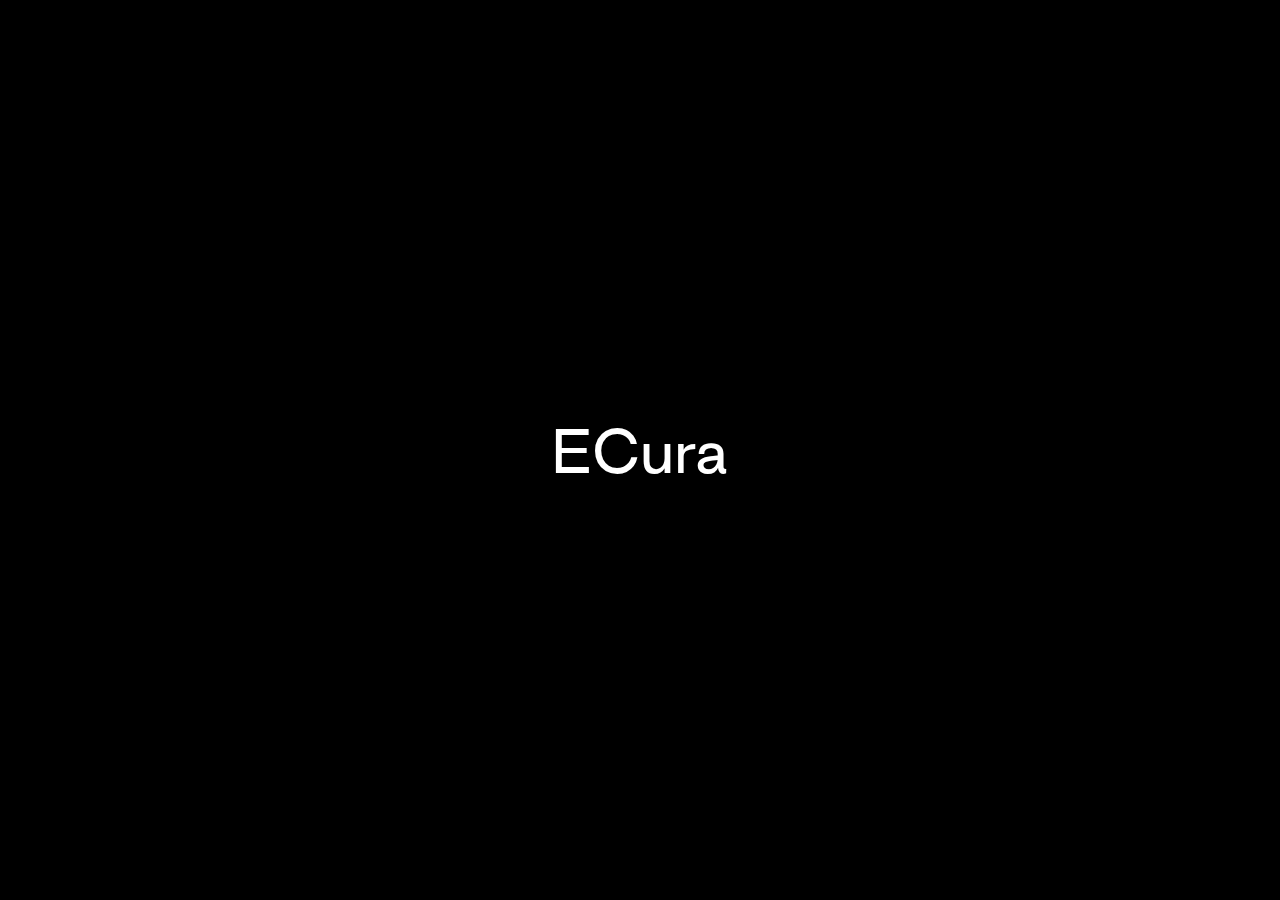
==== commit 18ff2b98: "Organization" ====
--- a/index.html
+++ b/index.html
@@ -6,6 +6,7 @@
     <title>ECura — Tele-Healthcare of the Future</title>
     <link rel="stylesheet" href="fonts/fonts.css">
     <link rel="stylesheet" href="css/styles.css">
+    <link rel="stylesheet" href="css/home.css">
     <script src="https://code.jquery.com/jquery-1.12.4.min.js"></script>
 </head>
 <body>
@@ -13,13 +14,14 @@
         <div id="thumb"><div id="inside"></div></div>
     </div>
     <div id="components"></div>
-    <div class="cover"></div>
+    <div class="cover">
+        <p>ECura</p>
+    </div>
     <div id="anchor"></div>
-    <div class="home" 
-    >
+    <div class="home">
         <div class="scroll content" id="scroll-container">
-
             <div id="scroll">
+                
                 <div class="hero">
                     <div class="text">
                         <div class="half black">
@@ -35,8 +37,8 @@
                 <div class="section center-column">
                     <img src="img/large.jpg" alt="">
                 </div>
+
             </div>
-                
         </div>
     </div>
 
--- a/css/styles.css
+++ b/css/styles.css
@@ -51,7 +51,7 @@
 }
 
 .button {
-  border: 2px solid #000;
+  border: 1px solid #000;
   color: #000;
   border-radius: 100%;
   padding: 25px 50px;
@@ -95,8 +95,8 @@
   height: 100%;
   width: 100%;
   z-index: 20;
-  -webkit-transition-duration: .5s;
-          transition-duration: .5s;
+  -webkit-transition-duration: 1s;
+          transition-duration: 1s;
   -webkit-transition-timing-function: ease;
           transition-timing-function: ease;
 }
@@ -104,29 +104,9 @@
 .loader p {
   color: white;
   font-size: 3.5em;
-  -webkit-transition-duration: .3s;
-          transition-duration: .3s;
+  -webkit-transition-duration: .5s;
+          transition-duration: .5s;
   opacity: 0;
-}
-
-.loader .c {
-  -webkit-transition-delay: .075s;
-          transition-delay: .075s;
-}
-
-.loader .u {
-  -webkit-transition-delay: .15s;
-          transition-delay: .15s;
-}
-
-.loader .r {
-  -webkit-transition-delay: .225s;
-          transition-delay: .225s;
-}
-
-.loader .a {
-  -webkit-transition-delay: .3s;
-          transition-delay: .3s;
 }
 
 .cover {
@@ -142,6 +122,27 @@
   -webkit-transition-timing-function: ease;
           transition-timing-function: ease;
   pointer-events: none;
+  display: -webkit-box;
+  display: -ms-flexbox;
+  display: flex;
+  -webkit-box-orient: horizontal;
+  -webkit-box-direction: normal;
+      -ms-flex-direction: row;
+          flex-direction: row;
+  -webkit-box-pack: center;
+      -ms-flex-pack: center;
+          justify-content: center;
+  -webkit-box-align: center;
+      -ms-flex-align: center;
+          align-items: center;
+}
+
+.cover p {
+  color: white;
+  font-size: 3.5em;
+  -webkit-transition-duration: .3s;
+          transition-duration: .3s;
+  opacity: 0;
 }
 
 .menu-bg-desktop {
@@ -290,19 +291,8 @@
           align-items: center;
 }
 
-.nav-desktop .menu-container .menu-item .submenu .triangle {
-  height: 16px;
-  width: 16px;
-  background: #fff;
-  -webkit-box-shadow: 0 5px 14px -4px rgba(13, 23, 75, 0.5);
-          box-shadow: 0 5px 14px -4px rgba(13, 23, 75, 0.5);
-  margin-top: 1em;
-  -webkit-transform: rotate(45deg);
-          transform: rotate(45deg);
-  margin-bottom: -10px;
-}
-
 .nav-desktop .menu-container .menu-item .submenu .inner {
+  margin-top: 12px;
   display: -webkit-box;
   display: -ms-flexbox;
   display: flex;
@@ -319,10 +309,9 @@
   gap: 6px;
   background: #fff;
   padding: 1em;
-  border-radius: .6em;
   z-index: 11;
-  -webkit-box-shadow: 0 5px 14px -4px rgba(13, 23, 75, 0.5);
-          box-shadow: 0 5px 14px -4px rgba(13, 23, 75, 0.5);
+  -webkit-box-shadow: 0 0 20px -10px rgba(0, 0, 0, 0.5);
+          box-shadow: 0 0 20px -10px rgba(0, 0, 0, 0.5);
 }
 
 .nav-desktop .menu-container .menu-item .submenu .inner a {
@@ -716,106 +705,6 @@
   overflow-y: scroll;
 }
 
-.hero {
-  width: 100%;
-  -webkit-box-sizing: border-box;
-          box-sizing: border-box;
-  padding-top: 80px;
-  height: 100vh;
-  display: -webkit-box;
-  display: -ms-flexbox;
-  display: flex;
-  -webkit-box-orient: vertical;
-  -webkit-box-direction: normal;
-      -ms-flex-direction: column;
-          flex-direction: column;
-  -webkit-box-pack: start;
-      -ms-flex-pack: start;
-          justify-content: flex-start;
-  -webkit-box-align: center;
-      -ms-flex-align: center;
-          align-items: center;
-}
-
-.hero .text {
-  display: -webkit-box;
-  display: -ms-flexbox;
-  display: flex;
-  -webkit-box-orient: horizontal;
-  -webkit-box-direction: normal;
-      -ms-flex-direction: row;
-          flex-direction: row;
-  width: 100%;
-  height: 100%;
-}
-
-.hero .text .black {
-  background-image: url("../img/unsplash.jpg");
-  background-size: cover;
-  background-position: center center;
-  -webkit-filter: saturate(0);
-          filter: saturate(0);
-}
-
-.hero .text .half {
-  width: 50%;
-  height: 100%;
-  display: -webkit-box;
-  display: -ms-flexbox;
-  display: flex;
-  -webkit-box-orient: vertical;
-  -webkit-box-direction: normal;
-      -ms-flex-direction: column;
-          flex-direction: column;
-  -webkit-box-pack: center;
-      -ms-flex-pack: center;
-          justify-content: center;
-  -webkit-box-align: start;
-      -ms-flex-align: start;
-          align-items: flex-start;
-  gap: 40px;
-  padding: 40px;
-  -webkit-box-sizing: border-box;
-          box-sizing: border-box;
-}
-
-.hero .text .half * {
-  text-align: left;
-}
-
-.hero .text .half h2 {
-  max-width: 1100px;
-}
-
-.hero .text .half h2 b {
-  color: #000;
-}
-
-.hero .text .half h4 {
-  max-width: 600px;
-}
-
-.section {
-  width: 100%;
-  -webkit-box-sizing: border-box;
-          box-sizing: border-box;
-  padding: 80px 40px 160px 40px;
-  display: -webkit-box;
-  display: -ms-flexbox;
-  display: flex;
-  -webkit-box-orient: vertical;
-  -webkit-box-direction: normal;
-      -ms-flex-direction: column;
-          flex-direction: column;
-  gap: 40px;
-}
-
-.section img {
-  width: 100%;
-  -webkit-filter: saturate(0);
-          filter: saturate(0);
-}
-
 .bg {
   position: fixed;
   top: -75px;
@@ -863,27 +752,6 @@
     display: -ms-flexbox;
     display: flex;
   }
-  .hero {
-    line-height: 1.1;
-  }
-  .hero .text {
-    -webkit-box-orient: vertical;
-    -webkit-box-direction: reverse;
-        -ms-flex-direction: column-reverse;
-            flex-direction: column-reverse;
-  }
-  .hero .text .half {
-    width: 100%;
-    height: auto;
-    padding: 20px 20px 60px 20px;
-  }
-  .hero .text .black {
-    height: 300px;
-  }
-  .section {
-    padding: 60px 20px 80px 20px;
-    gap: 20px;
-  }
 }
 
 @media screen and (max-width: 500px) {
--- a/css/home.css
+++ b/css/home.css
@@ -0,0 +1,123 @@
+.hero {
+  width: 100%;
+  -webkit-box-sizing: border-box;
+          box-sizing: border-box;
+  padding-top: 80px;
+  height: 100vh;
+  display: -webkit-box;
+  display: -ms-flexbox;
+  display: flex;
+  -webkit-box-orient: vertical;
+  -webkit-box-direction: normal;
+      -ms-flex-direction: column;
+          flex-direction: column;
+  -webkit-box-pack: start;
+      -ms-flex-pack: start;
+          justify-content: flex-start;
+  -webkit-box-align: center;
+      -ms-flex-align: center;
+          align-items: center;
+}
+
+.hero .text {
+  display: -webkit-box;
+  display: -ms-flexbox;
+  display: flex;
+  -webkit-box-orient: horizontal;
+  -webkit-box-direction: normal;
+      -ms-flex-direction: row;
+          flex-direction: row;
+  width: 100%;
+  height: 100%;
+}
+
+.hero .text .black {
+  background-image: url("../img/unsplash.jpg");
+  background-size: cover;
+  background-position: center center;
+  -webkit-filter: saturate(0);
+          filter: saturate(0);
+}
+
+.hero .text .half {
+  width: 50%;
+  height: 100%;
+  display: -webkit-box;
+  display: -ms-flexbox;
+  display: flex;
+  -webkit-box-orient: vertical;
+  -webkit-box-direction: normal;
+      -ms-flex-direction: column;
+          flex-direction: column;
+  -webkit-box-pack: center;
+      -ms-flex-pack: center;
+          justify-content: center;
+  -webkit-box-align: start;
+      -ms-flex-align: start;
+          align-items: flex-start;
+  gap: 40px;
+  padding: 40px;
+  -webkit-box-sizing: border-box;
+          box-sizing: border-box;
+}
+
+.hero .text .half * {
+  text-align: left;
+}
+
+.hero .text .half h2 {
+  max-width: 1100px;
+}
+
+.hero .text .half h2 b {
+  color: #000;
+}
+
+.hero .text .half h4 {
+  max-width: 600px;
+}
+
+.section {
+  width: 100%;
+  -webkit-box-sizing: border-box;
+          box-sizing: border-box;
+  padding: 80px 40px 160px 40px;
+  display: -webkit-box;
+  display: -ms-flexbox;
+  display: flex;
+  -webkit-box-orient: vertical;
+  -webkit-box-direction: normal;
+      -ms-flex-direction: column;
+          flex-direction: column;
+  gap: 40px;
+}
+
+.section img {
+  width: 100%;
+  -webkit-filter: saturate(0);
+          filter: saturate(0);
+}
+
+@media screen and (max-width: 1140px) {
+  .hero {
+    line-height: 1.1;
+  }
+  .hero .text {
+    -webkit-box-orient: vertical;
+    -webkit-box-direction: reverse;
+        -ms-flex-direction: column-reverse;
+            flex-direction: column-reverse;
+  }
+  .hero .text .half {
+    width: 100%;
+    height: auto;
+    padding: 20px 20px 60px 20px;
+  }
+  .hero .text .black {
+    height: 600px;
+  }
+  .section {
+    padding: 60px 20px 80px 20px;
+    gap: 20px;
+  }
+}
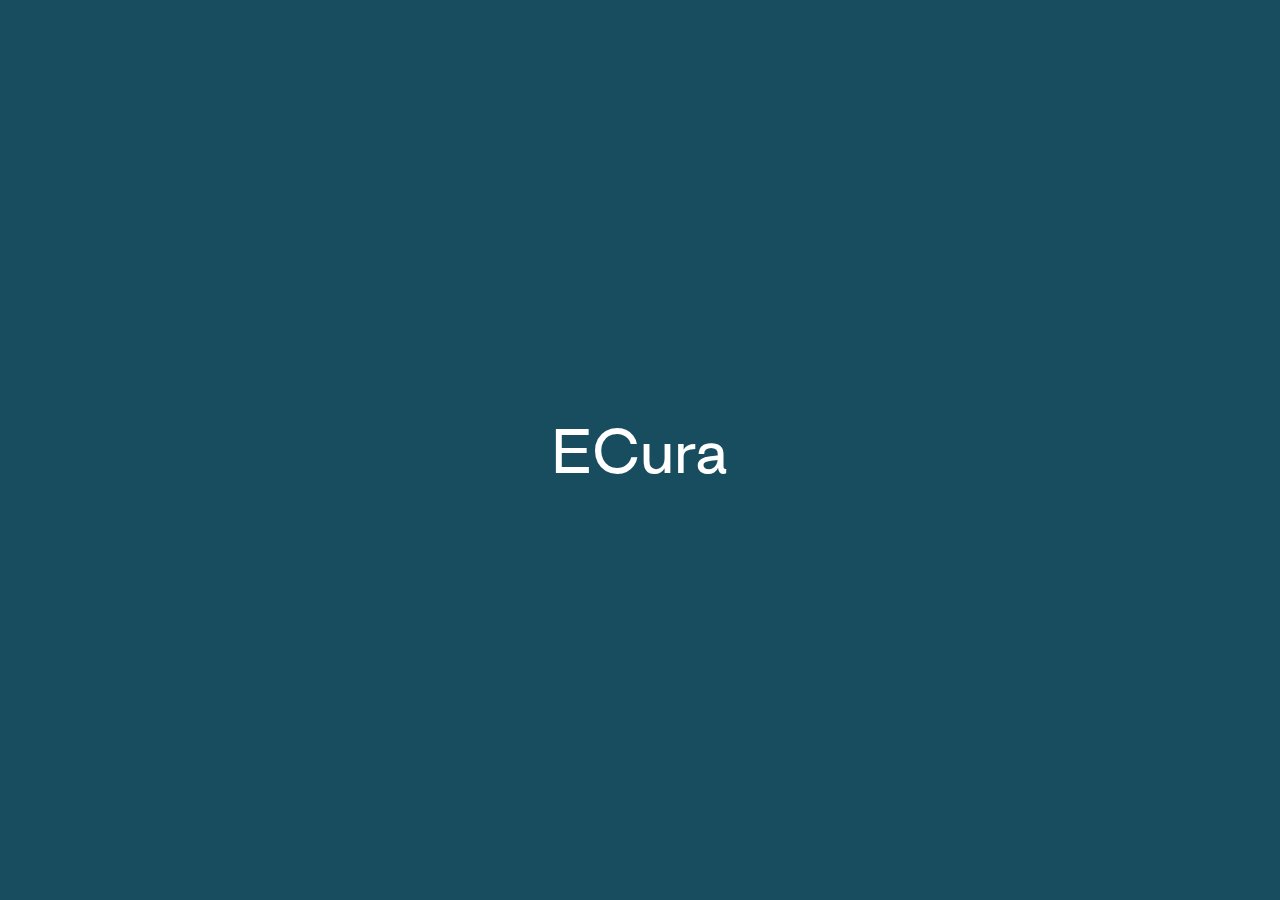
==== commit 5f6516d6: "Update" ====
--- a/index.html
+++ b/index.html
@@ -24,18 +24,11 @@
                 
                 <div class="hero">
                     <div class="text">
-                        <div class="half black">
-                        </div>
-                        <div class="half">
-                            <h2>An all-in-one platform for the <b>virtual healthcare</b> of the <b>future.</b></h2>
-                            <h4>Manage your tele-healthcare on the world's most secure, streamlined, and modern solution.</h4>
-                            <a href="/" class="button"><p>Learn more</p></a>
-                        </div>
+                        <h1>An all-in-one platform for the <b>virtual healthcare</b> of the <b>future.</b></h1>
                     </div>
                 </div>
     
                 <div class="section center-column">
-                    <img src="img/large.jpg" alt="">
                 </div>
 
             </div>
--- a/css/styles.css
+++ b/css/styles.css
@@ -2,11 +2,12 @@
   font-family: "Good Sans";
   margin: 0;
   padding: 0;
-  color: #000;
+  color: #184c5f;
   -moz-user-select: none;
   /* mozilla browsers */
   -khtml-user-select: none;
   font-weight: 400;
+  scrollbar-width: none;
 }
 
 * a {
@@ -20,6 +21,7 @@
 html {
   overflow: hidden;
   font-size: 16px;
+  background-color: #f9f3f1;
 }
 
 body {
@@ -28,6 +30,11 @@
      -moz-user-select: none;
       -ms-user-select: none;
           user-select: none;
+  background-color: #f9f3f1;
+}
+
+-webkit-scrollbar {
+  display: none;
 }
 
 p, a {
@@ -47,12 +54,12 @@
 }
 
 h1 {
-  font-size: 5em;
+  font-size: 7em;
 }
 
 .button {
-  border: 1px solid #000;
-  color: #000;
+  border: 1px solid #dc4f0f;
+  color: #dc4f0f;
   border-radius: 100%;
   padding: 25px 50px;
   -webkit-transition: .6s;
@@ -91,10 +98,10 @@
   -webkit-box-align: center;
       -ms-flex-align: center;
           align-items: center;
-  background: #000;
+  background: #184c5f;
   height: 100%;
   width: 100%;
-  z-index: 20;
+  z-index: 40;
   -webkit-transition-duration: 1s;
           transition-duration: 1s;
   -webkit-transition-timing-function: ease;
@@ -113,7 +120,7 @@
   position: fixed;
   width: 100%;
   height: 100%;
-  background: #000;
+  background: #184c5f;
   top: 0;
   left: 0;
   z-index: 19;
@@ -152,7 +159,7 @@
   z-index: 9;
   width: 100%;
   height: 80px;
-  background-color: #fff;
+  background-color: #f9f3f1;
   -webkit-transition: top .3s;
   transition: top .3s;
 }
@@ -164,7 +171,7 @@
   z-index: 9;
   width: 100%;
   height: 60px;
-  background-color: #fff;
+  background-color: #f9f3f1;
   -webkit-transition: top .3s;
   transition: top .3s;
   opacity: 0;
@@ -192,8 +199,8 @@
           align-items: center;
   -webkit-transition: background-color .3s;
   transition: background-color .3s;
-  background-color: white;
-  border-bottom: 1px solid #000;
+  background-color: #f9f3f1;
+  border-bottom: 1px solid #184c5f;
   font-size: 1.5em;
 }
 
@@ -205,14 +212,13 @@
 
 .nav-desktop .logo-container .logo {
   font-size: 2em;
-  color: #000;
   font-weight: 500;
   -webkit-transition: color .3s;
   transition: color .3s;
 }
 
 .nav-desktop .logo-container .logo:hover {
-  color: #000;
+  color: #184c5f;
 }
 
 .nav-desktop .menu-container {
@@ -232,7 +238,7 @@
   gap: 40px;
   height: 80px;
   padding-right: 40px;
-  border-right: 1px solid #000;
+  border-right: 1px solid #184c5f;
   left: calc(50% - 336.84px / 2);
 }
 
@@ -245,7 +251,7 @@
 }
 
 .nav-desktop .menu-container a:hover {
-  color: #000;
+  color: #dc4f0f;
   border-bottom: 2px solid rgba(0, 0, 0, 0.2);
 }
 
@@ -267,6 +273,7 @@
 
 .nav-desktop .menu-container .menu-item .link {
   pointer-events: all;
+  z-index: 1;
 }
 
 .nav-desktop .menu-container .menu-item .submenu {
@@ -275,7 +282,7 @@
   position: absolute;
   -webkit-transition-duration: .3s;
           transition-duration: .3s;
-  margin-top: 37px;
+  margin-top: 28px;
   display: -webkit-box;
   display: -ms-flexbox;
   display: flex;
@@ -307,7 +314,7 @@
       -ms-flex-align: center;
           align-items: center;
   gap: 6px;
-  background: #fff;
+  background: #f9f3f1;
   padding: 1em;
   z-index: 11;
   -webkit-box-shadow: 0 0 20px -10px rgba(0, 0, 0, 0.5);
@@ -341,7 +348,7 @@
 }
 
 .nav-desktop .menu-container .menu-item .link:hover {
-  color: #000;
+  color: #184c5f;
   border-bottom: 2px solid rgba(0, 0, 0, 0.2);
 }
 
@@ -351,11 +358,12 @@
 
 .nav-desktop .menu-container .menu-item .link:hover ~ .submenu, .nav-desktop .menu-container .menu-item .submenu:hover {
   opacity: 1;
+  margin-top: 37px;
   pointer-events: all;
 }
 
 .nav-desktop .menu-container .menu-item .submenu:hover ~ p {
-  color: #000;
+  color: #184c5f;
   border-bottom: 2px solid rgba(0, 0, 0, 0.2);
 }
 
@@ -386,7 +394,7 @@
 }
 
 .nav-desktop .account-container a:hover {
-  color: #000;
+  color: #184c5f;
   border-bottom: 2px solid rgba(0, 0, 0, 0.2);
 }
 
@@ -424,7 +432,7 @@
   position: absolute;
   height: 2px;
   width: 30px;
-  background-color: #000;
+  background-color: #184c5f;
   -webkit-transition-duration: .6s;
           transition-duration: .6s;
 }
@@ -468,13 +476,12 @@
   padding: 0 20px;
   -webkit-transition: height .3s;
   transition: height .3s;
-  background-color: #fff;
-  border-bottom: 1px solid #000;
+  background-color: #f9f3f1;
+  border-bottom: 1px solid #184c5f;
 }
 
 .nav-mobile .nav-bar .logo {
   font-size: 2em;
-  color: #000;
 }
 
 .nav-mobile .nav-links {
@@ -484,7 +491,7 @@
   z-index: 11;
   width: 100vw;
   height: 100vh;
-  background: #fff;
+  background: #f9f3f1;
   -webkit-box-sizing: border-box;
           box-sizing: border-box;
   padding: 40px 20px;
@@ -519,7 +526,7 @@
 }
 
 .nav-mobile .nav-links .inner a {
-  border-bottom: 2px solid rgba(0, 0, 0, 0.2);
+  border-bottom: 2px solid rgba(220, 79, 15, 0.2);
   padding-bottom: 2px;
   padding-top: 4px;
   -webkit-transition-duration: .3s;
@@ -530,7 +537,7 @@
 }
 
 .nav-mobile .nav-links .inner .b {
-  color: #000;
+  color: #dc4f0f;
   margin-top: 1em;
   margin-bottom: .5em;
   -webkit-transition-duration: .3s;
@@ -549,7 +556,7 @@
 }
 
 .nav-mobile .nav-links .inner .get-started {
-  color: #000;
+  color: #dc4f0f;
 }
 
 .nav-mobile #menu-checkbox:checked ~ .nav-links {
@@ -678,7 +685,7 @@
   height: 100%;
   -webkit-transition: background-color .3s;
   transition: background-color .3s;
-  background-color: rgba(0, 0, 0, 0.4);
+  background-color: rgba(0, 0, 0, 0.25);
 }
 
 #scrollbar #thumb:hover {
@@ -739,7 +746,7 @@
     z-index: 9;
     width: 100%;
     height: 60px;
-    background-color: #fff;
+    background-color: #f9f3f1;
     -webkit-transition: top .3s;
     transition: top .3s;
     opacity: 1;
--- a/css/home.css
+++ b/css/home.css
@@ -2,8 +2,8 @@
   width: 100%;
   -webkit-box-sizing: border-box;
           box-sizing: border-box;
-  padding-top: 80px;
-  height: 100vh;
+  padding-top: 0px;
+  height: calc(100vh - 80px);
   display: -webkit-box;
   display: -ms-flexbox;
   display: flex;
@@ -20,27 +20,6 @@
 }
 
 .hero .text {
-  display: -webkit-box;
-  display: -ms-flexbox;
-  display: flex;
-  -webkit-box-orient: horizontal;
-  -webkit-box-direction: normal;
-      -ms-flex-direction: row;
-          flex-direction: row;
-  width: 100%;
-  height: 100%;
-}
-
-.hero .text .black {
-  background-image: url("../img/unsplash.jpg");
-  background-size: cover;
-  background-position: center center;
-  -webkit-filter: saturate(0);
-          filter: saturate(0);
-}
-
-.hero .text .half {
-  width: 50%;
   height: 100%;
   display: -webkit-box;
   display: -ms-flexbox;
@@ -49,39 +28,34 @@
   -webkit-box-direction: normal;
       -ms-flex-direction: column;
           flex-direction: column;
-  -webkit-box-pack: center;
-      -ms-flex-pack: center;
-          justify-content: center;
+  -webkit-box-pack: end;
+      -ms-flex-pack: end;
+          justify-content: flex-end;
   -webkit-box-align: start;
       -ms-flex-align: start;
           align-items: flex-start;
-  gap: 40px;
-  padding: 40px;
-  -webkit-box-sizing: border-box;
-          box-sizing: border-box;
+  padding: 80px 40px;
 }
 
-.hero .text .half * {
-  text-align: left;
-}
-
-.hero .text .half h2 {
-  max-width: 1100px;
-}
-
-.hero .text .half h2 b {
-  color: #000;
-}
-
-.hero .text .half h4 {
-  max-width: 600px;
+.hero .background {
+  position: absolute;
+  top: -80px;
+  left: -80px;
+  z-index: -1;
+  width: calc(100vw + 160px);
+  height: calc(100vh + 90px);
+  background-image: url("../img/Gradients/home.svg");
+  background-size: cover;
+  background-position: center;
+  -webkit-filter: opacity(0.4);
+          filter: opacity(0.4);
 }
 
 .section {
   width: 100%;
   -webkit-box-sizing: border-box;
           box-sizing: border-box;
-  padding: 80px 40px 160px 40px;
+  padding: 160px 40px 160px 40px;
   display: -webkit-box;
   display: -ms-flexbox;
   display: flex;
@@ -90,6 +64,7 @@
       -ms-flex-direction: column;
           flex-direction: column;
   gap: 40px;
+  background-color: #184c5f;
 }
 
 .section img {
@@ -103,18 +78,7 @@
     line-height: 1.1;
   }
   .hero .text {
-    -webkit-box-orient: vertical;
-    -webkit-box-direction: reverse;
-        -ms-flex-direction: column-reverse;
-            flex-direction: column-reverse;
-  }
-  .hero .text .half {
-    width: 100%;
-    height: auto;
-    padding: 20px 20px 60px 20px;
-  }
-  .hero .text .black {
-    height: 600px;
+    padding: 60px 20px;
   }
   .section {
     padding: 60px 20px 80px 20px;
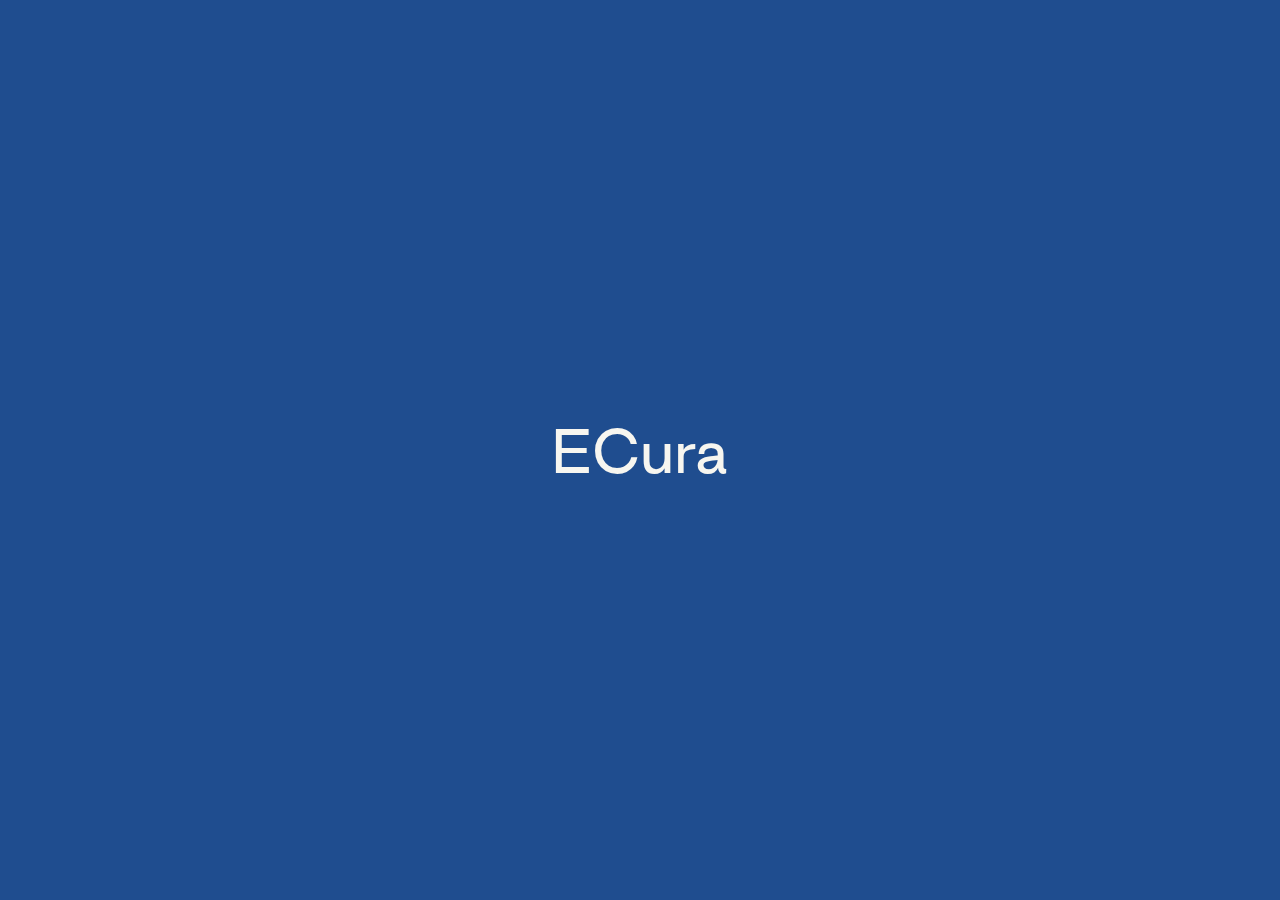
==== commit aeffeef5: "Update" ====
--- a/index.html
+++ b/index.html
@@ -26,9 +26,34 @@
                     <div class="text">
                         <h1>An all-in-one platform for the <b>virtual healthcare</b> of the <b>future.</b></h1>
                     </div>
+                    <div class="background"></div>
                 </div>
     
-                <div class="section center-column">
+                <div class="section1 center-column">
+                    <div class="swipe swipe-small">
+                        <div class="inside">
+                            <h3>We are</h3>
+                            <h3>We provide</h3>
+                            <h3>We value</h3>
+                        </div>
+                    </div>
+                    <div class="swipe swipe-big">
+                        <div class="inside">
+                            <h1>teachers and doctors.</h1>
+                            <h1>designers and engineers.</h1>
+                            <h1>innovative technology.</h1>
+                            <h1>intelligent software.</h1>
+                            <h1>wellness and health.</h1>
+                            <h1>accessibility and outreach.</h1>
+                        </div>
+                    </div>
+                    <div class="background">
+                        <p>ECURA</p>
+                    </div>
+                </div>
+
+                <div class="section2 center-column">
+                    <h2>We believe everyone should have access to healthcare, no matter their income.</h2>
                 </div>
 
             </div>
--- a/css/styles.css
+++ b/css/styles.css
@@ -2,7 +2,7 @@
   font-family: "Good Sans";
   margin: 0;
   padding: 0;
-  color: #184c5f;
+  color: #1F4D8F;
   -moz-user-select: none;
   /* mozilla browsers */
   -khtml-user-select: none;
@@ -21,7 +21,7 @@
 html {
   overflow: hidden;
   font-size: 16px;
-  background-color: #f9f3f1;
+  background-color: #F7F6F0;
 }
 
 body {
@@ -30,7 +30,7 @@
      -moz-user-select: none;
       -ms-user-select: none;
           user-select: none;
-  background-color: #f9f3f1;
+  background-color: #F7F6F0;
 }
 
 -webkit-scrollbar {
@@ -54,12 +54,12 @@
 }
 
 h1 {
-  font-size: 7em;
+  font-size: 5em;
 }
 
 .button {
-  border: 1px solid #dc4f0f;
-  color: #dc4f0f;
+  border: 1px solid #63ACFC;
+  color: #63ACFC;
   border-radius: 100%;
   padding: 25px 50px;
   -webkit-transition: .6s;
@@ -98,7 +98,7 @@
   -webkit-box-align: center;
       -ms-flex-align: center;
           align-items: center;
-  background: #184c5f;
+  background: #1F4D8F;
   height: 100%;
   width: 100%;
   z-index: 40;
@@ -109,7 +109,7 @@
 }
 
 .loader p {
-  color: white;
+  color: #F7F6F0;
   font-size: 3.5em;
   -webkit-transition-duration: .5s;
           transition-duration: .5s;
@@ -120,7 +120,7 @@
   position: fixed;
   width: 100%;
   height: 100%;
-  background: #184c5f;
+  background: #1F4D8F;
   top: 0;
   left: 0;
   z-index: 19;
@@ -159,9 +159,10 @@
   z-index: 9;
   width: 100%;
   height: 80px;
-  background-color: #f9f3f1;
+  background-color: #F7F6F0;
   -webkit-transition: top .3s;
   transition: top .3s;
+  opacity: 0;
 }
 
 .menu-bg-mobile {
@@ -171,7 +172,7 @@
   z-index: 9;
   width: 100%;
   height: 60px;
-  background-color: #f9f3f1;
+  background-color: #F7F6F0;
   -webkit-transition: top .3s;
   transition: top .3s;
   opacity: 0;
@@ -199,9 +200,11 @@
           align-items: center;
   -webkit-transition: background-color .3s;
   transition: background-color .3s;
-  background-color: #f9f3f1;
-  border-bottom: 1px solid #184c5f;
-  font-size: 1.5em;
+  background-color: rgba(247, 246, 240, 0.7);
+  border-bottom: 1px solid #1F4D8F;
+  font-size: 1.25em;
+  -webkit-backdrop-filter: blur(10px);
+          backdrop-filter: blur(10px);
 }
 
 .nav-desktop .logo-container {
@@ -218,7 +221,7 @@
 }
 
 .nav-desktop .logo-container .logo:hover {
-  color: #184c5f;
+  color: #1F4D8F;
 }
 
 .nav-desktop .menu-container {
@@ -238,21 +241,21 @@
   gap: 40px;
   height: 80px;
   padding-right: 40px;
-  border-right: 1px solid #184c5f;
+  border-right: 1px solid #1F4D8F;
   left: calc(50% - 336.84px / 2);
 }
 
 .nav-desktop .menu-container a {
   -webkit-transition-duration: .4s;
           transition-duration: .4s;
-  border-bottom: 2px solid rgba(0, 0, 0, 0);
+  border-bottom: 2px solid rgba(31, 77, 143, 0);
   padding: 4px 0 2px 0;
   text-align: center;
 }
 
 .nav-desktop .menu-container a:hover {
-  color: #dc4f0f;
-  border-bottom: 2px solid rgba(0, 0, 0, 0.2);
+  color: #1F4D8F;
+  border-bottom: 2px solid rgba(31, 77, 143, 0.2);
 }
 
 .nav-desktop .menu-container .menu-item {
@@ -314,11 +317,11 @@
       -ms-flex-align: center;
           align-items: center;
   gap: 6px;
-  background: #f9f3f1;
+  background: #F7F6F0;
   padding: 1em;
   z-index: 11;
-  -webkit-box-shadow: 0 0 20px -10px rgba(0, 0, 0, 0.5);
-          box-shadow: 0 0 20px -10px rgba(0, 0, 0, 0.5);
+  -webkit-box-shadow: 0 0 20px -10px rgba(31, 77, 143, 0.5);
+          box-shadow: 0 0 20px -10px rgba(31, 77, 143, 0.5);
 }
 
 .nav-desktop .menu-container .menu-item .submenu .inner a {
@@ -331,25 +334,25 @@
   padding: 8px;
   border-radius: .3em;
   width: 140px;
-  font-size: 0.75em;
+  font-size: 0.8em;
 }
 
 .nav-desktop .menu-container .menu-item .submenu .inner a:hover {
   cursor: pointer;
-  background: rgba(0, 0, 0, 0.1);
+  background: rgba(31, 77, 143, 0.1);
 }
 
 .nav-desktop .menu-container .menu-item .link {
   -webkit-transition-duration: .4s;
           transition-duration: .4s;
-  border-bottom: 2px solid rgba(0, 0, 0, 0);
+  border-bottom: 2px solid rgba(31, 77, 143, 0);
   padding: 4px 0 2px 0;
   text-align: center;
 }
 
 .nav-desktop .menu-container .menu-item .link:hover {
-  color: #184c5f;
-  border-bottom: 2px solid rgba(0, 0, 0, 0.2);
+  color: #1F4D8F;
+  border-bottom: 2px solid rgba(31, 77, 143, 0.2);
 }
 
 .nav-desktop .menu-container .menu-item .link:hover, .nav-desktop .menu-container .menu-item .link:link, .nav-desktop .menu-container .menu-item .link:active, .nav-desktop .menu-container .menu-item .link:visited {
@@ -363,8 +366,8 @@
 }
 
 .nav-desktop .menu-container .menu-item .submenu:hover ~ p {
-  color: #184c5f;
-  border-bottom: 2px solid rgba(0, 0, 0, 0.2);
+  color: #1F4D8F;
+  border-bottom: 2px solid rgba(31, 77, 143, 0.2);
 }
 
 .nav-desktop .account-container {
@@ -389,13 +392,13 @@
 .nav-desktop .account-container a {
   -webkit-transition-duration: .4s;
           transition-duration: .4s;
-  border-bottom: 2px solid rgba(0, 0, 0, 0);
+  border-bottom: 2px solid rgba(31, 77, 143, 0);
   padding: 4px 0 2px 0;
 }
 
 .nav-desktop .account-container a:hover {
-  color: #184c5f;
-  border-bottom: 2px solid rgba(0, 0, 0, 0.2);
+  color: #1F4D8F;
+  border-bottom: 2px solid rgba(31, 77, 143, 0.2);
 }
 
 .nav-mobile {
@@ -432,7 +435,7 @@
   position: absolute;
   height: 2px;
   width: 30px;
-  background-color: #184c5f;
+  background-color: #1F4D8F;
   -webkit-transition-duration: .6s;
           transition-duration: .6s;
 }
@@ -476,8 +479,8 @@
   padding: 0 20px;
   -webkit-transition: height .3s;
   transition: height .3s;
-  background-color: #f9f3f1;
-  border-bottom: 1px solid #184c5f;
+  background-color: #F7F6F0;
+  border-bottom: 1px solid #1F4D8F;
 }
 
 .nav-mobile .nav-bar .logo {
@@ -491,7 +494,7 @@
   z-index: 11;
   width: 100vw;
   height: 100vh;
-  background: #f9f3f1;
+  background: #F7F6F0;
   -webkit-box-sizing: border-box;
           box-sizing: border-box;
   padding: 40px 20px;
@@ -526,7 +529,7 @@
 }
 
 .nav-mobile .nav-links .inner a {
-  border-bottom: 2px solid rgba(220, 79, 15, 0.2);
+  border-bottom: 2px solid rgba(99, 172, 252, 0.2);
   padding-bottom: 2px;
   padding-top: 4px;
   -webkit-transition-duration: .3s;
@@ -537,7 +540,7 @@
 }
 
 .nav-mobile .nav-links .inner .b {
-  color: #dc4f0f;
+  color: #63ACFC;
   margin-top: 1em;
   margin-bottom: .5em;
   -webkit-transition-duration: .3s;
@@ -556,7 +559,7 @@
 }
 
 .nav-mobile .nav-links .inner .get-started {
-  color: #dc4f0f;
+  color: #63ACFC;
 }
 
 .nav-mobile #menu-checkbox:checked ~ .nav-links {
@@ -685,7 +688,7 @@
   height: 100%;
   -webkit-transition: background-color .3s;
   transition: background-color .3s;
-  background-color: rgba(0, 0, 0, 0.25);
+  background-color: rgba(0, 0, 0, 0.4);
 }
 
 #scrollbar #thumb:hover {
@@ -746,7 +749,7 @@
     z-index: 9;
     width: 100%;
     height: 60px;
-    background-color: #f9f3f1;
+    background-color: #F7F6F0;
     -webkit-transition: top .3s;
     transition: top .3s;
     opacity: 1;
--- a/css/home.css
+++ b/css/home.css
@@ -44,14 +44,11 @@
   z-index: -1;
   width: calc(100vw + 160px);
   height: calc(100vh + 90px);
-  background-image: url("../img/Gradients/home.svg");
-  background-size: cover;
-  background-position: center;
-  -webkit-filter: opacity(0.4);
-          filter: opacity(0.4);
-}
-
-.section {
+  -webkit-filter: opacity(1);
+          filter: opacity(1);
+}
+
+.section1 {
   width: 100%;
   -webkit-box-sizing: border-box;
           box-sizing: border-box;
@@ -63,16 +60,316 @@
   -webkit-box-direction: normal;
       -ms-flex-direction: column;
           flex-direction: column;
-  gap: 40px;
-  background-color: #184c5f;
-}
-
-.section img {
+  -webkit-box-align: center;
+      -ms-flex-align: center;
+          align-items: center;
+  overflow: hidden;
+  position: relative;
+}
+
+.section1 .swipe {
+  display: -webkit-box;
+  display: -ms-flexbox;
+  display: flex;
+  -webkit-box-orient: vertical;
+  -webkit-box-direction: normal;
+      -ms-flex-direction: column;
+          flex-direction: column;
+  -webkit-box-align: center;
+      -ms-flex-align: center;
+          align-items: center;
+}
+
+.section1 .swipe .inside {
+  display: -webkit-box;
+  display: -ms-flexbox;
+  display: flex;
+  -webkit-box-orient: vertical;
+  -webkit-box-direction: normal;
+      -ms-flex-direction: column;
+          flex-direction: column;
+  -webkit-box-align: center;
+      -ms-flex-align: center;
+          align-items: center;
+  position: relative;
+}
+
+.section1 h1, .section1 h2, .section1 h3 {
+  color: #F7F6F0 !important;
+  text-align: center;
+}
+
+.section1 .swipe-small {
+  height: 4vw;
+  overflow-y: hidden;
+}
+
+.section1 .swipe-small h3 {
+  font-size: 2.5vw !important;
+  height: 4vw;
+  display: -webkit-box;
+  display: -ms-flexbox;
+  display: flex;
+  -webkit-box-orient: vertical;
+  -webkit-box-direction: normal;
+      -ms-flex-direction: column;
+          flex-direction: column;
+  -webkit-box-pack: center;
+      -ms-flex-pack: center;
+          justify-content: center;
+  -webkit-box-align: start;
+      -ms-flex-align: start;
+          align-items: flex-start;
+}
+
+.section1 .swipe-small .inside {
+  -webkit-animation: swipe-small 14s cubic-bezier(0.76, 0.02, 0.29, 0.99) infinite;
+          animation: swipe-small 14s cubic-bezier(0.76, 0.02, 0.29, 0.99) infinite;
+}
+
+.section1 .swipe-big {
+  height: 8vw;
+  overflow-y: hidden;
+}
+
+.section1 .swipe-big h1 {
+  font-size: 6vw !important;
+  height: 8vw;
+  display: -webkit-box;
+  display: -ms-flexbox;
+  display: flex;
+  -webkit-box-orient: vertical;
+  -webkit-box-direction: normal;
+      -ms-flex-direction: column;
+          flex-direction: column;
+  -webkit-box-pack: start;
+      -ms-flex-pack: start;
+          justify-content: flex-start;
+  -webkit-box-align: center;
+      -ms-flex-align: center;
+          align-items: center;
+}
+
+.section1 .swipe-big .inside {
+  -webkit-animation: swipe-big 14s cubic-bezier(0.76, 0.02, 0.29, 0.99) infinite;
+          animation: swipe-big 14s cubic-bezier(0.76, 0.02, 0.29, 0.99) infinite;
+}
+
+@-webkit-keyframes swipe-small {
+  0% {
+    top: 0;
+    opacity: 1;
+  }
+  17% {
+    top: 0;
+    opacity: 1;
+  }
+  33% {
+    top: -4vw;
+    opacity: 1;
+  }
+  50% {
+    top: -4vw;
+    opacity: 1;
+  }
+  67% {
+    top: -8vw;
+    opacity: 1;
+  }
+  83% {
+    top: -8vw;
+    opacity: 1;
+  }
+  89% {
+    top: -8vw;
+    opacity: 0;
+  }
+  94% {
+    top: 0;
+    opacity: 0;
+  }
+  100% {
+    top: 0;
+    opacity: 1;
+  }
+}
+
+@keyframes swipe-small {
+  0% {
+    top: 0;
+    opacity: 1;
+  }
+  17% {
+    top: 0;
+    opacity: 1;
+  }
+  33% {
+    top: -4vw;
+    opacity: 1;
+  }
+  50% {
+    top: -4vw;
+    opacity: 1;
+  }
+  67% {
+    top: -8vw;
+    opacity: 1;
+  }
+  83% {
+    top: -8vw;
+    opacity: 1;
+  }
+  89% {
+    top: -8vw;
+    opacity: 0;
+  }
+  94% {
+    top: 0;
+    opacity: 0;
+  }
+  100% {
+    top: 0;
+    opacity: 1;
+  }
+}
+
+@-webkit-keyframes swipe-big {
+  0% {
+    top: 0;
+    opacity: 1;
+  }
+  17% {
+    top: -8vw;
+    opacity: 1;
+  }
+  33% {
+    top: -16vw;
+    opacity: 1;
+  }
+  50% {
+    top: -24vw;
+    opacity: 1;
+  }
+  67% {
+    top: -32vw;
+    opacity: 1;
+  }
+  83% {
+    top: -40vw;
+    opacity: 1;
+  }
+  89% {
+    top: -40vw;
+    opacity: 0;
+  }
+  94% {
+    top: 0;
+    opacity: 0;
+  }
+  100% {
+    top: 0;
+    opacity: 1;
+  }
+}
+
+@keyframes swipe-big {
+  0% {
+    top: 0;
+    opacity: 1;
+  }
+  17% {
+    top: -8vw;
+    opacity: 1;
+  }
+  33% {
+    top: -16vw;
+    opacity: 1;
+  }
+  50% {
+    top: -24vw;
+    opacity: 1;
+  }
+  67% {
+    top: -32vw;
+    opacity: 1;
+  }
+  83% {
+    top: -40vw;
+    opacity: 1;
+  }
+  89% {
+    top: -40vw;
+    opacity: 0;
+  }
+  94% {
+    top: 0;
+    opacity: 0;
+  }
+  100% {
+    top: 0;
+    opacity: 1;
+  }
+}
+
+.section1 img {
   width: 100%;
   -webkit-filter: saturate(0);
           filter: saturate(0);
 }
 
+.section1 .background {
+  position: absolute;
+  height: 100px;
+  width: 100px;
+  background-color: #1F4D8F;
+  z-index: -1;
+  top: 0;
+  left: 0;
+  width: 100vw;
+  height: 100%;
+  display: -webkit-box;
+  display: -ms-flexbox;
+  display: flex;
+  -webkit-box-pack: center;
+      -ms-flex-pack: center;
+          justify-content: center;
+  -webkit-box-align: center;
+      -ms-flex-align: center;
+          align-items: center;
+}
+
+.section1 .background p {
+  color: #F7F6F0 !important;
+  font-size: 18vw;
+  opacity: 0.075;
+  font-weight: bold;
+}
+
+.section2 {
+  width: 100%;
+  -webkit-box-sizing: border-box;
+          box-sizing: border-box;
+  padding: 160px 40px 160px 40px;
+  display: -webkit-box;
+  display: -ms-flexbox;
+  display: flex;
+  -webkit-box-orient: vertical;
+  -webkit-box-direction: normal;
+      -ms-flex-direction: column;
+          flex-direction: column;
+  -webkit-box-align: center;
+      -ms-flex-align: center;
+          align-items: center;
+  overflow: hidden;
+  position: relative;
+  background: #F4F2EC;
+}
+
+.section2 h2 {
+  text-align: center;
+  max-width: 1200px;
+}
+
 @media screen and (max-width: 1140px) {
   .hero {
     line-height: 1.1;
@@ -80,8 +377,7 @@
   .hero .text {
     padding: 60px 20px;
   }
-  .section {
+  .section1 {
     padding: 60px 20px 80px 20px;
-    gap: 20px;
-  }
-}
+  }
+}
